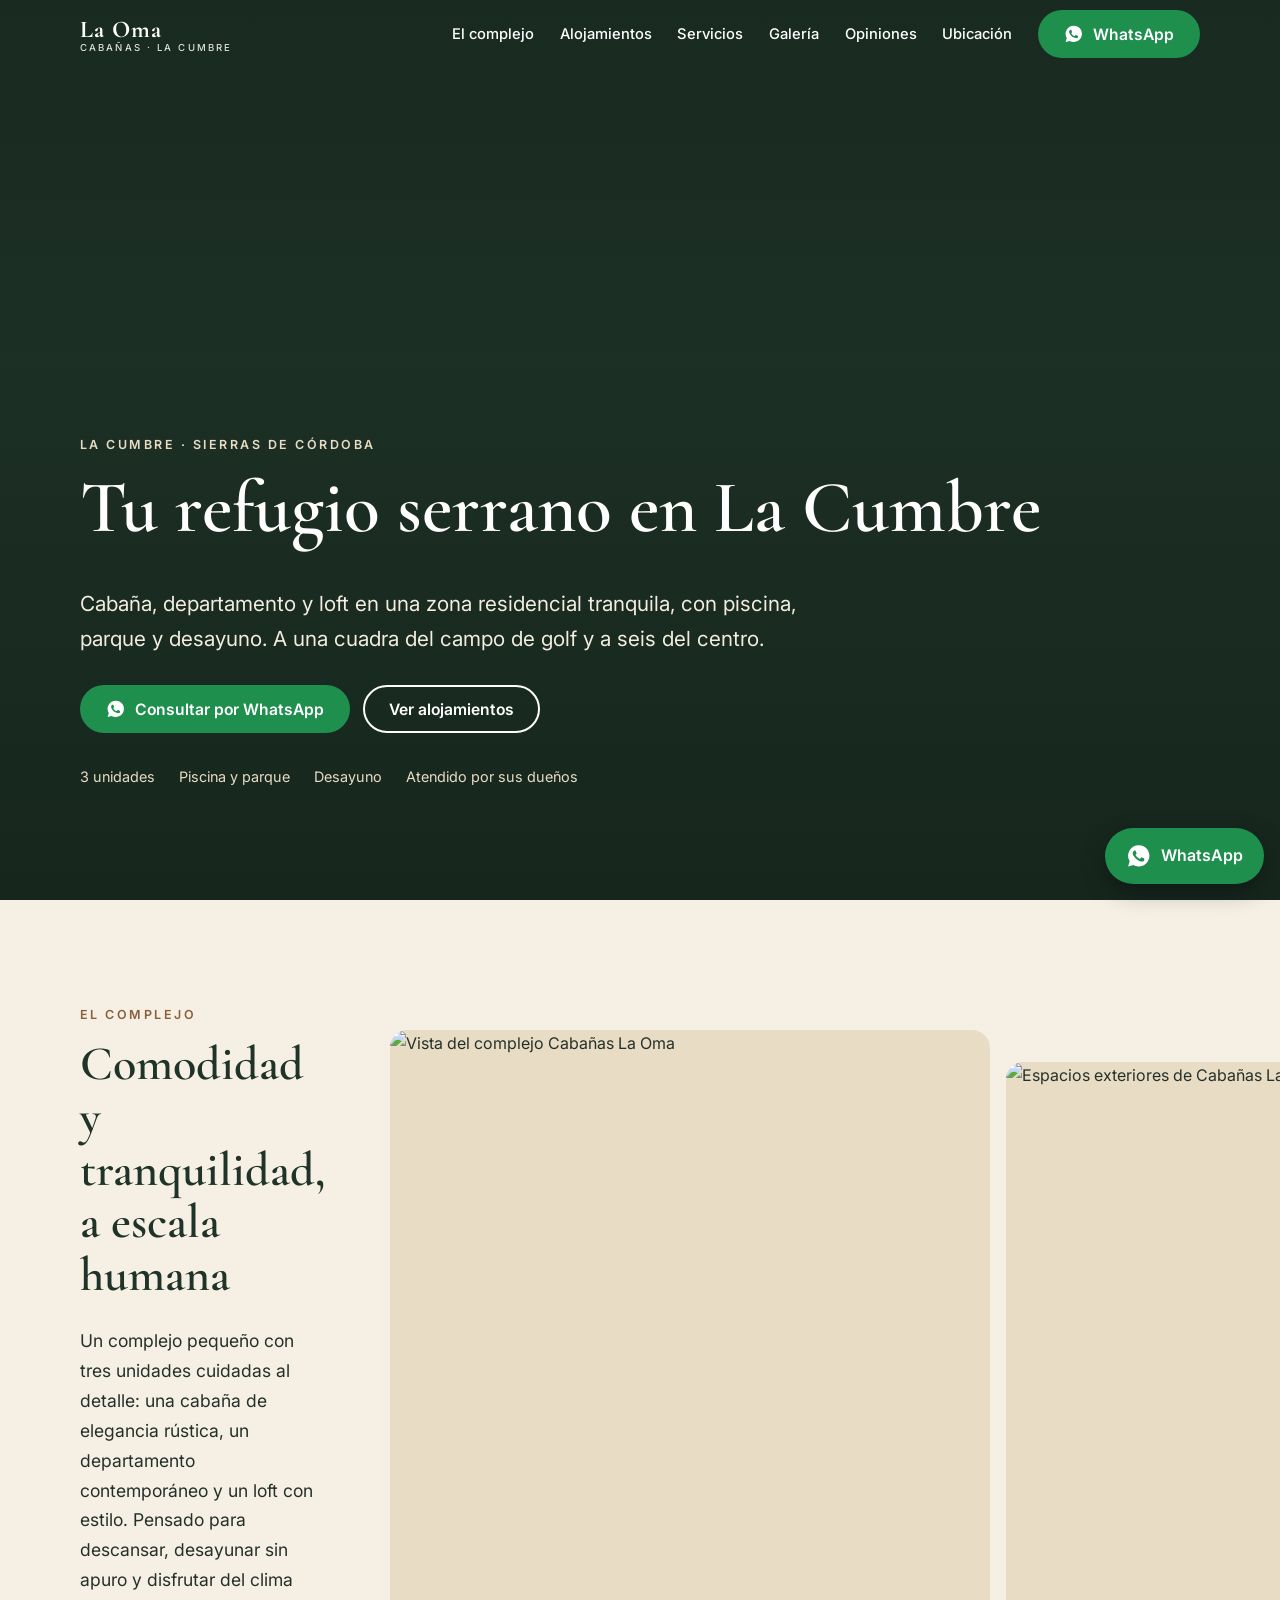
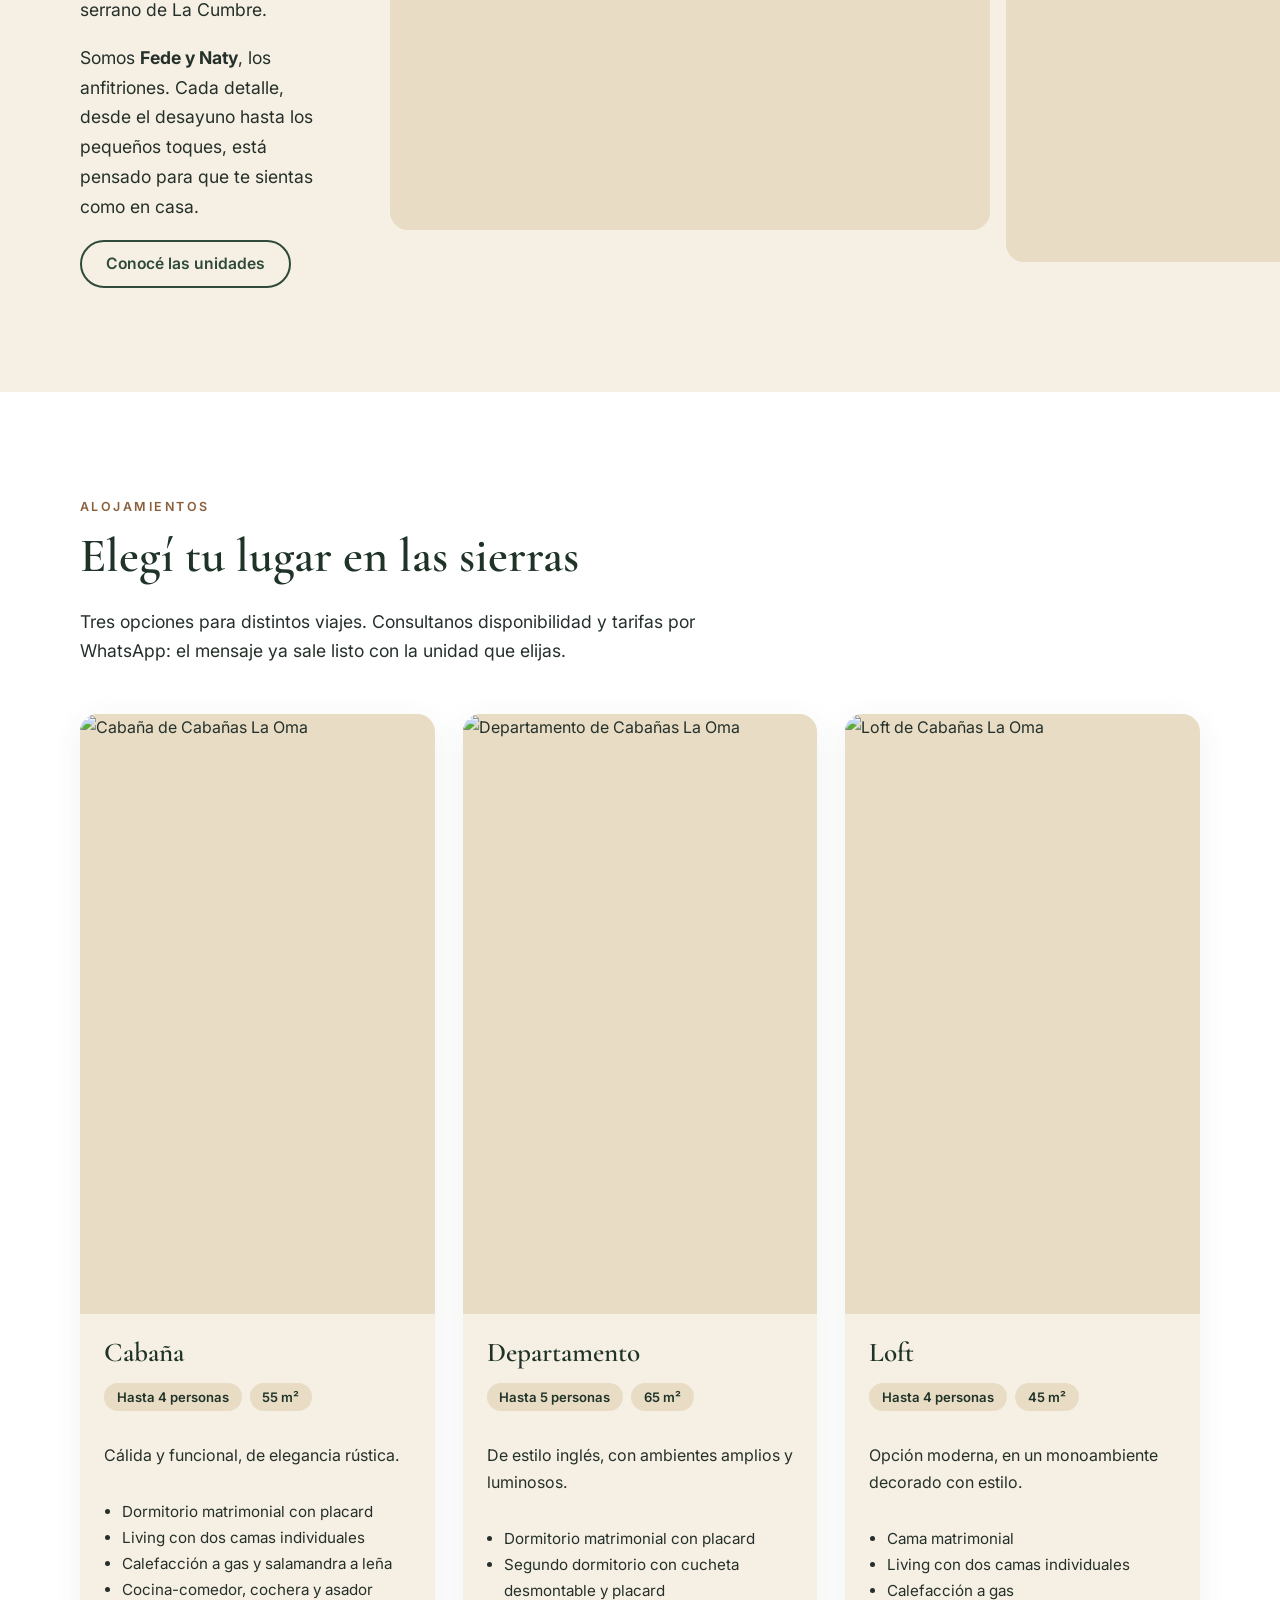
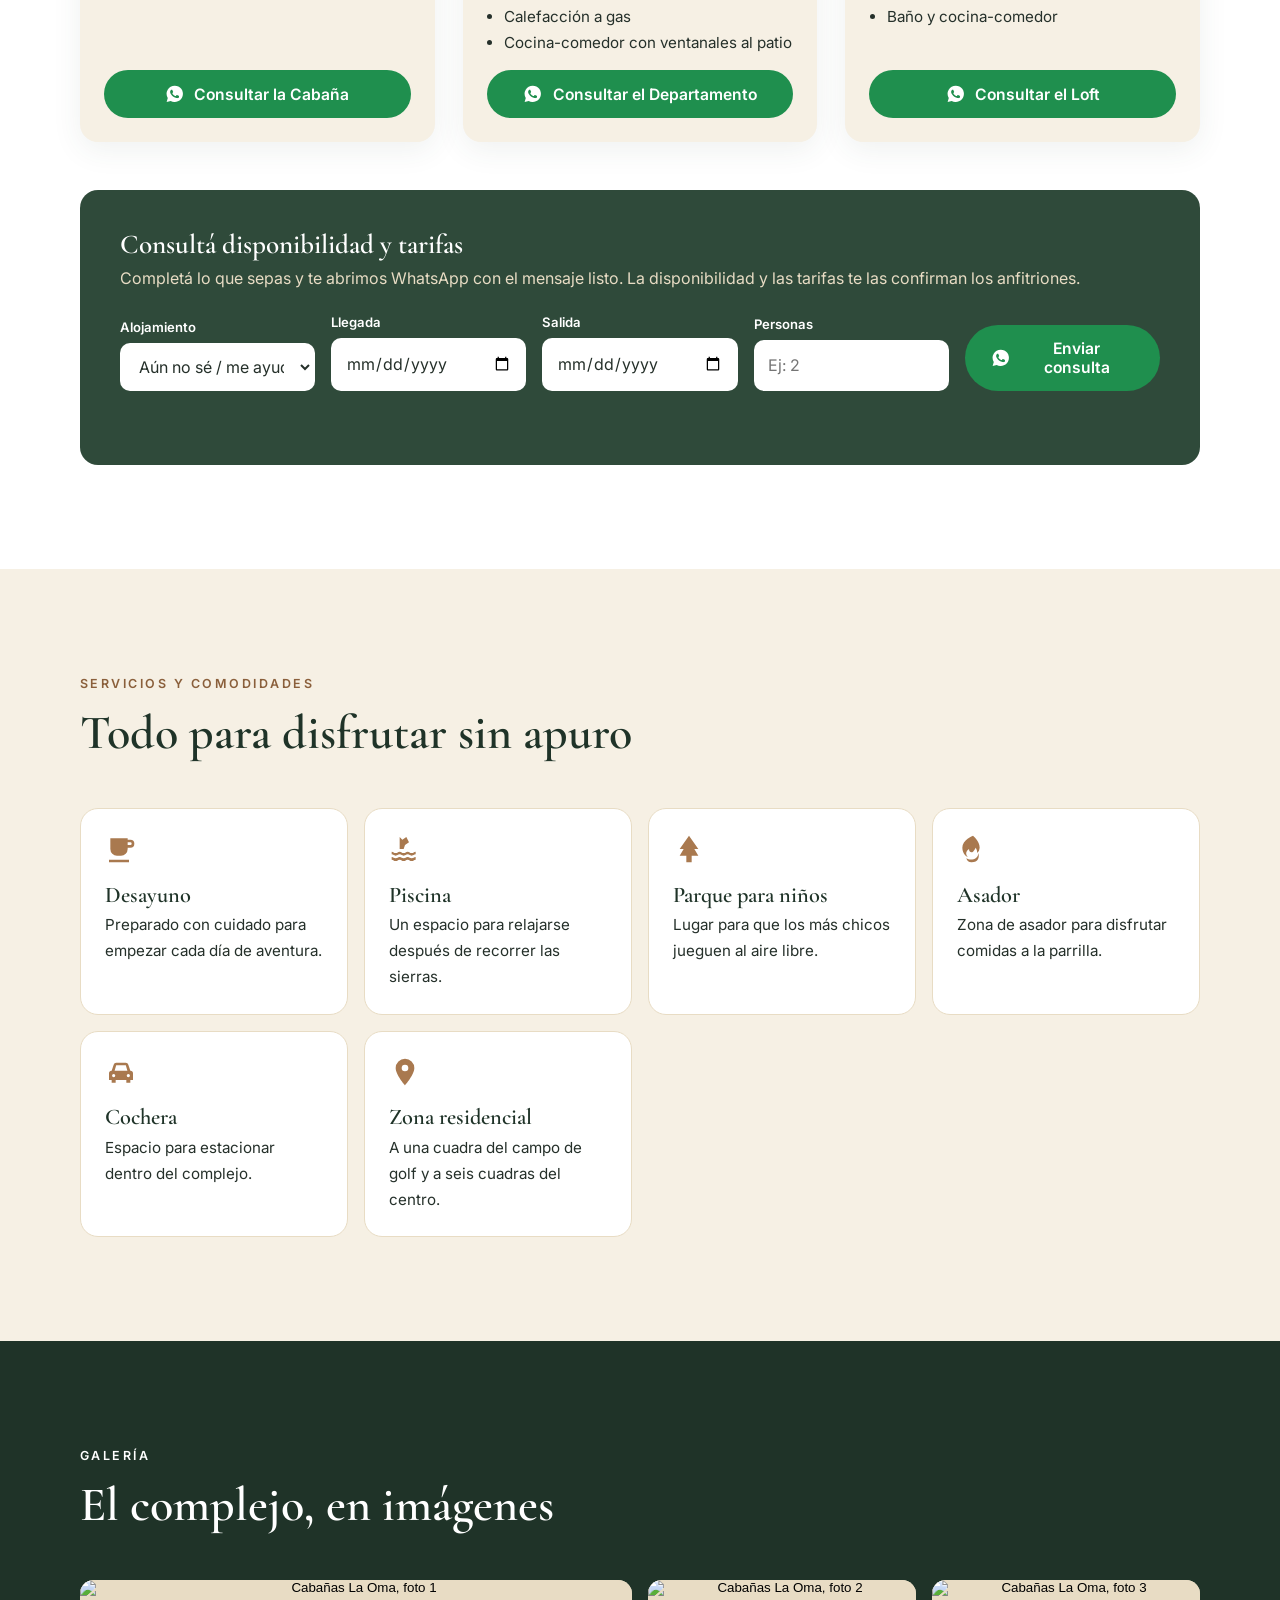
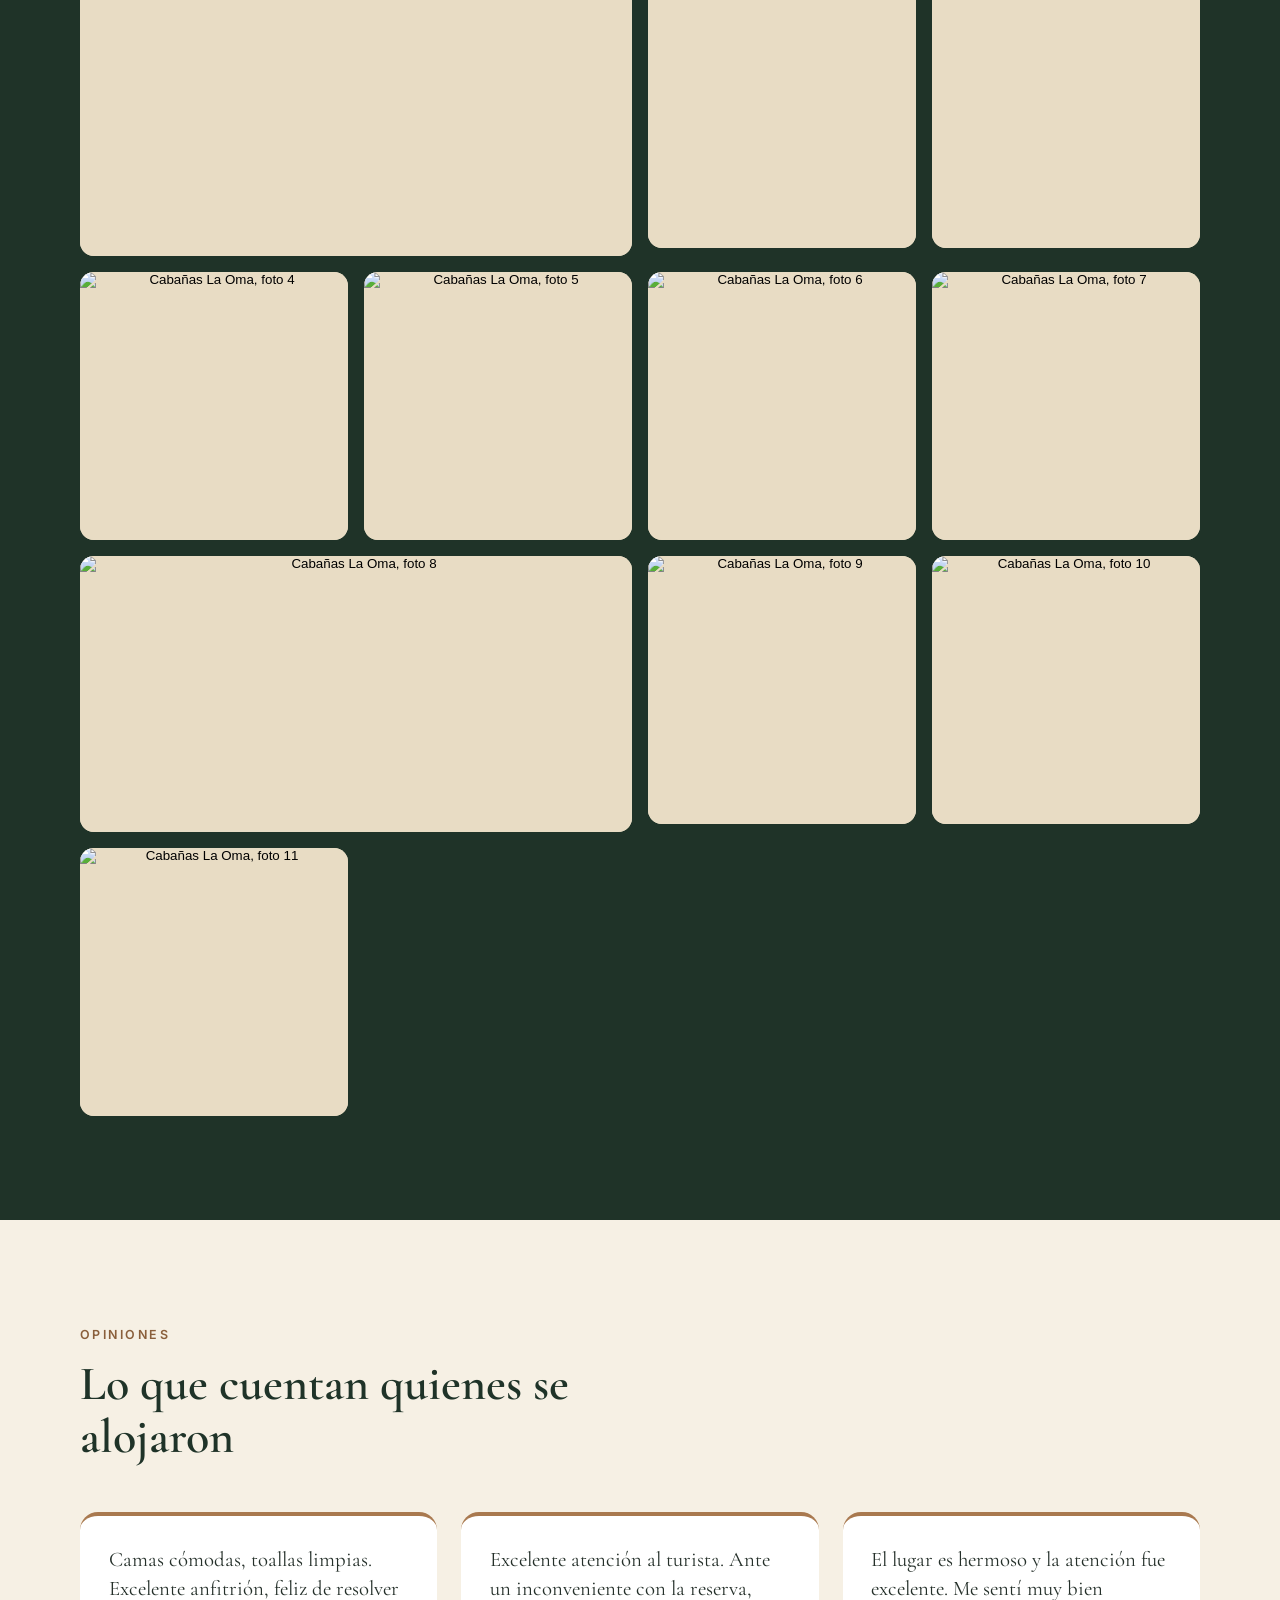
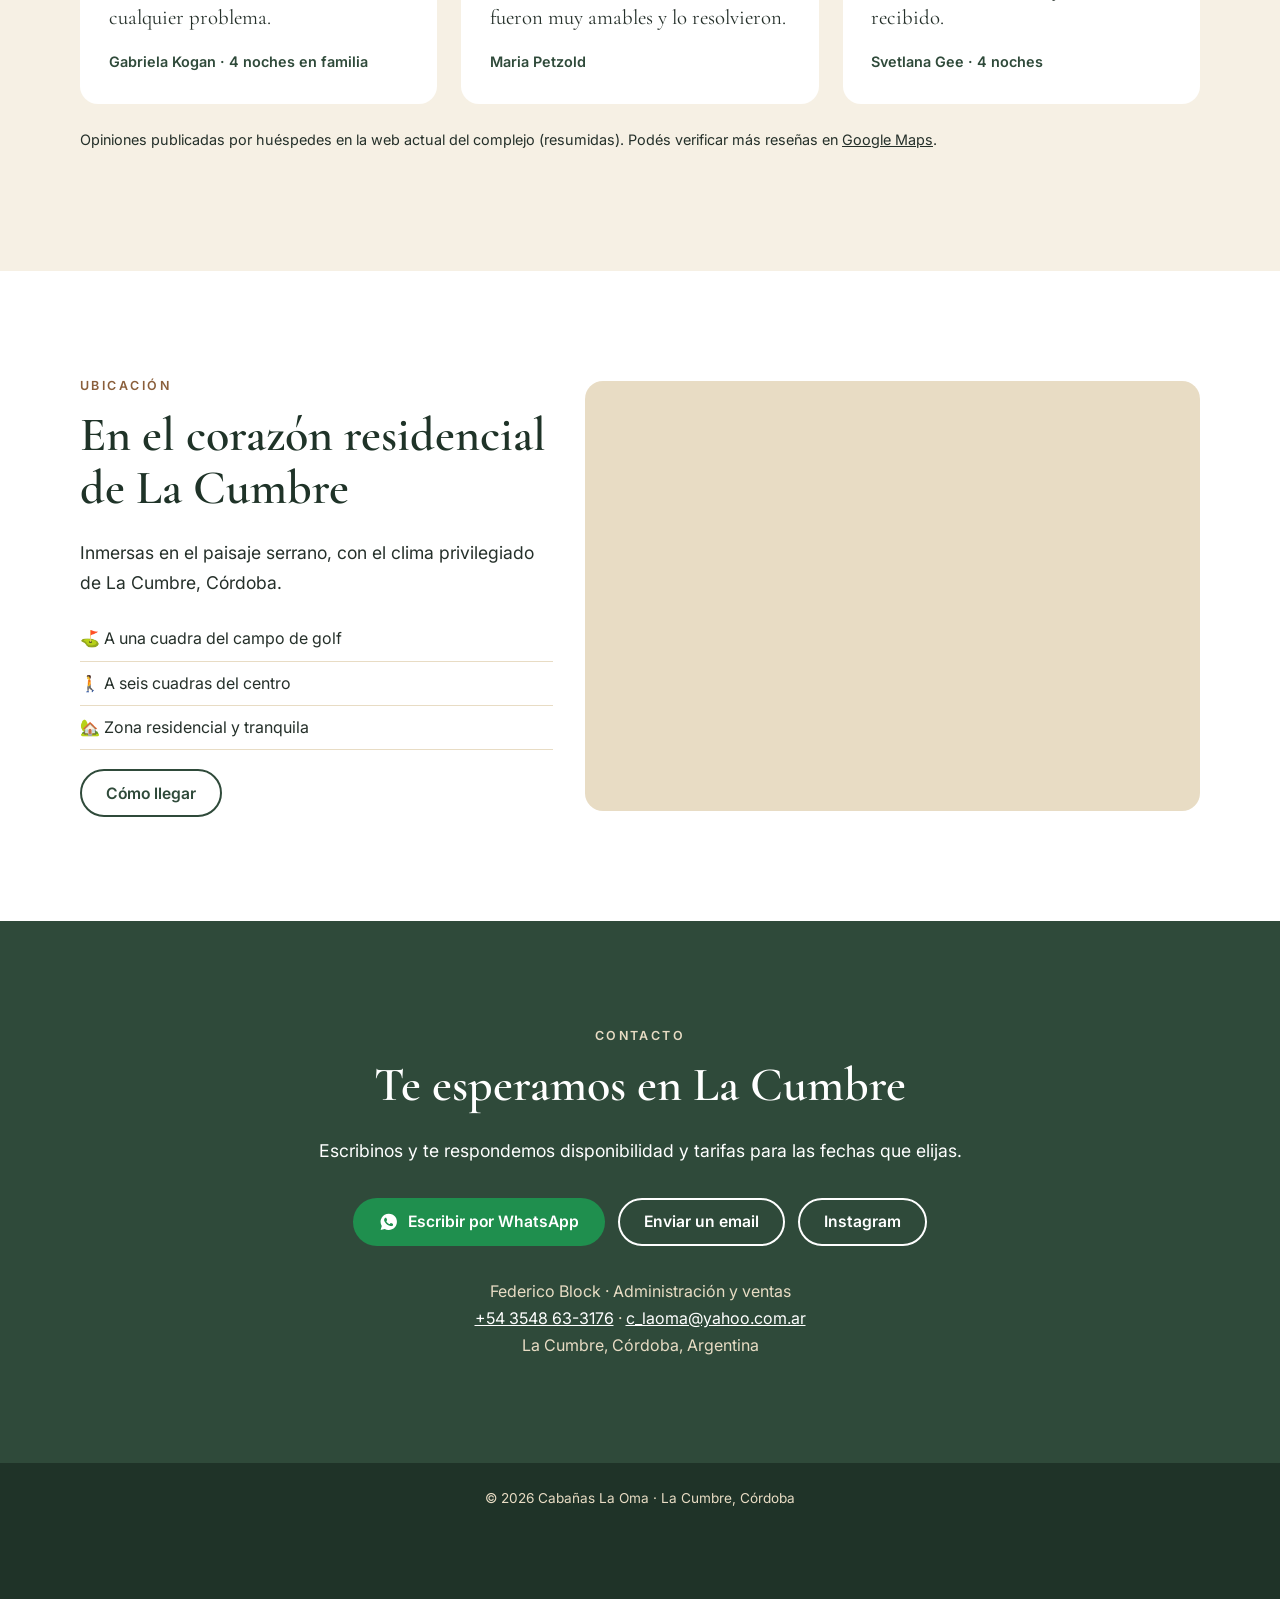
==== index.html @ 718d70f0 "Cambios en el orden y  en el  nombre del index" ====
<!DOCTYPE html>
<html lang="es-AR">
<head>
<meta charset="utf-8">
<meta name="viewport" content="width=device-width, initial-scale=1, viewport-fit=cover">
<title>Cabañas La Oma | Cabañas, departamento y loft en La Cumbre, Córdoba</title>
<meta name="description" content="Cabañas La Oma: cabaña, departamento y loft en zona residencial de La Cumbre, Córdoba. Piscina, parque, asador y desayuno. A una cuadra del campo de golf. Consultá por WhatsApp.">
<link rel="canonical" href="https://www.xn--cabaaslaoma-4db.com/">
<meta name="theme-color" content="#2f4a3a">
<meta property="og:type" content="website">
<meta property="og:title" content="Cabañas La Oma | Alojamiento en La Cumbre, Córdoba">
<meta property="og:description" content="Cabaña, departamento y loft en las sierras de Córdoba. Piscina, parque y desayuno.">
<meta property="og:image" content="https://www.xn--cabaaslaoma-4db.com/images/img_4.jpg">
<meta property="og:locale" content="es_AR">
<meta name="twitter:card" content="summary_large_image">
<link rel="preload" as="image" href="https://www.xn--cabaaslaoma-4db.com/images/img_4.jpg">
<link rel="preconnect" href="https://fonts.googleapis.com">
<link rel="preconnect" href="https://fonts.gstatic.com" crossorigin>
<link rel="stylesheet" href="https://fonts.googleapis.com/css2?family=Cormorant+Garamond:wght@500;600;700&family=Inter:wght@400;500;600&display=swap">
<link rel="stylesheet" href="styles.css">
<script type="application/ld+json">
{"@context":"https://schema.org","@type":"LodgingBusiness","name":"Cabañas La Oma","url":"https://www.xn--cabaaslaoma-4db.com/","image":"https://www.xn--cabaaslaoma-4db.com/images/img_4.jpg","description":"Complejo de cabaña, departamento y loft en la zona residencial de La Cumbre, Córdoba, a una cuadra del campo de golf.","telephone":"+543548633176","email":"c_laoma@yahoo.com.ar","address":{"@type":"PostalAddress","addressLocality":"La Cumbre","addressRegion":"Córdoba","addressCountry":"AR"},"geo":{"@type":"GeoCoordinates","latitude":-30.98619,"longitude":-64.48727},"sameAs":["https://www.instagram.com/laomacabanas/"],"amenityFeature":[{"@type":"LocationFeatureSpecification","name":"Piscina","value":true},{"@type":"LocationFeatureSpecification","name":"Parque para niños","value":true},{"@type":"LocationFeatureSpecification","name":"Asador","value":true},{"@type":"LocationFeatureSpecification","name":"Cochera","value":true},{"@type":"LocationFeatureSpecification","name":"Desayuno","value":true}]}
</script>
</head>

<body>
<a class="skip" href="#main">Saltar al contenido</a>
<svg width="0" height="0" style="position:absolute" aria-hidden="true"><defs>
<symbol id="wa" viewBox="0 0 24 24"><path d="M12 2a10 10 0 0 0-8.6 15.1L2 22l5-1.3A10 10 0 1 0 12 2zm5.2 14.1c-.2.6-1.300 1.200-1.800 1.200-.5.100-1 .2-3.300-.7-2.800-1.100-4.500-3.900-4.700-4.100-.1-.2-1.100-1.500-1.100-2.800s.7-2 1-2.300c.2-.3.500-.3.700-.3h.5c.2 0 .4 0 .6.500l.8 1.900c.1.200.1.300 0 .5l-.3.400-.4.500c-.1.100-.3.300-.1.600.2.300.7 1.200 1.500 1.900 1 .9 1.900 1.200 2.200 1.300.3.100.4.100.6-.1l.8-1c.2-.3.400-.2.600-.1l1.800.9c.3.100.4.200.5.300.1.200.1.800-.1 1.400z"/></symbol>
<symbol id="pool" viewBox="0 0 24 24"><path d="M2 18c1.500 0 1.500 1 3 1s1.500-1 3-1 1.500 1 3 1 1.500-1 3-1 1.500 1 3 1 1.500-1 3-1v2c-1.500 0-1.500 1-3 1s-1.500-1-3-1-1.500 1-3 1-1.500-1-3-1-1.500 1-3 1-1.500-1-3-1zm0-4c1.500 0 1.500 1 3 1s1.500-1 3-1 1.500 1 3 1 1.500-1 3-1 1.500 1 3 1 1.500-1 3-1v2c-1.500 0-1.500 1-3 1s-1.500-1-3-1-1.500 1-3 1-1.500-1-3-1-1.500 1-3 1-1.500-1-3-1zM8 3l2 2 3-2 2 4-3 2-1 3H8V7z"/></symbol>
<symbol id="cup" viewBox="0 0 24 24"><path d="M4 4h13v8a5 5 0 0 1-5 5H9a5 5 0 0 1-5-5zm13 1h2a3 3 0 0 1 0 6h-2V9h2a1 1 0 0 0 0-2h-2zM3 20h15v2H3z"/></symbol>
<symbol id="tree" viewBox="0 0 24 24"><path d="M12 2 5 12h3l-3 5h5v5h4v-5h5l-3-5h3z"/></symbol>
<symbol id="fire" viewBox="0 0 24 24"><path d="M12 2s5 4 5 9a5 5 0 0 1-2 4c.5-2-1-4-1-4s-1 2-2 3-3 .5-3-2c-2 1.500-3 3.500-1 6 0 0-4-2-4-7 0-6 8-9 8-9zm-1 20a4 4 0 0 1-4-3c3 2 9 1 9-4 1 3 0 7-5 7z"/></symbol>
<symbol id="car" viewBox="0 0 24 24"><path d="M5 11l1.500-4.500A2 2 0 0 1 8.400 5h7.200a2 2 0 0 1 1.900 1.500L19 11a2 2 0 0 1 2 2v5h-2v2h-3v-2H8v2H5v-2H3v-5a2 2 0 0 1 2-2zm2.200 0h9.600l-1.200-4H8.400zM6.500 13.500a1.200 1.200 0 1 0 0 2.400 1.200 1.200 0 0 0 0-2.400zm11 0a1.200 1.200 0 1 0 0 2.400 1.200 1.200 0 0 0 0-2.400z"/></symbol>
<symbol id="pin" viewBox="0 0 24 24"><path d="M12 2a7 7 0 0 0-7 7c0 5 7 13 7 13s7-8 7-13a7 7 0 0 0-7-7zm0 9.500A2.500 2.500 0 1 1 12 6.500a2.500 2.500 0 0 1 0 5z"/></symbol>
</defs></svg>

    <header id="top">
        <div class="wrap bar">
            <a class="logo" href="#inicio" aria-label="Cabañas La Oma, inicio">La Oma<small>Cabañas · La Cumbre</small></a>
            <button class="burger" aria-expanded="false" aria-controls="menu" aria-label="Abrir menú"><span></span></button>
            <nav id="menu" aria-label="Principal"><ul>
            <li><a href="#nosotros">El complejo</a></li>
            <li><a href="#alojamientos">Alojamientos</a></li>
            <li><a href="#servicios">Servicios</a></li>
            <li><a href="#galeria">Galería</a></li>
            <li><a href="#opiniones">Opiniones</a></li>
            <li><a href="#ubicacion">Ubicación</a></li>
            <li><a class="btn btn-wa" data-wa="Hola! Quisiera recibir información sobre Cabañas La Oma." href="https://wa.me/543548633176" target="_blank" rel="noopener"><svg><use href="#wa"/></svg>WhatsApp</a></li>
            </ul></nav>
        </div>

</header>
    <main id="main">
        <section class="hero" id="inicio">
            <div class="wrap">
                <span class="eyebrow">La Cumbre · Sierras de Córdoba</span>
                <h1>Tu refugio serrano en La Cumbre</h1>
                <p>Cabaña, departamento y loft en una zona residencial tranquila, con piscina, parque y desayuno. A una cuadra del campo de golf y a seis del centro.</p>
            <div class="cta">
    <a class="btn btn-wa" data-wa="Hola! Quisiera consultar disponibilidad y tarifas en Cabañas La Oma." href="https://wa.me/543548633176" target="_blank" rel="noopener"><svg><use href="#wa"/></svg>Consultar por WhatsApp</a>
    <a class="btn btn-ghost" href="#alojamientos">Ver alojamientos</a>
</div>
<ul class="facts"><li>3 unidades</li><li>Piscina y parque</li><li>Desayuno</li><li>Atendido por sus dueños</li></ul>
</div>
</section>

    <section id="nosotros"><div class="wrap about">
        <div class="rv">
            <span class="eyebrow">El complejo</span>
            <h2>Comodidad y tranquilidad, a escala humana</h2>
            <p class="lead">Un complejo pequeño con tres unidades cuidadas al detalle: una cabaña de elegancia rústica, un departamento contemporáneo y un loft con estilo. Pensado para descansar, desayunar sin apuro y disfrutar del clima serrano de La Cumbre.</p>
            <p class="lead">Somos <strong>Fede y Naty</strong>, los anfitriones. Cada detalle, desde el desayuno hasta los pequeños toques, está pensado para que te sientas como en casa.</p>
            <a class="btn btn-line" href="#alojamientos">Conocé las unidades</a>
        </div>

        <div class="imgs rv">
            <img src="https://www.xn--cabaaslaoma-4db.com/images/img_5.jpg" alt="Vista del complejo Cabañas La Oma" width="600" height="800" loading="lazy">
            <img src="https://www.xn--cabaaslaoma-4db.com/images/img_8.jpg" alt="Espacios exteriores de Cabañas La Oma" width="600" height="800" loading="lazy">
        </div>
</div>
    </section>

    <section class="units" id="alojamientos"><div class="wrap">
        <div class="head rv"><span class="eyebrow">Alojamientos</span>
            <h2>Elegí tu lugar en las sierras</h2>
            <p class="lead">Tres opciones para distintos viajes. Consultanos disponibilidad y tarifas por WhatsApp: el mensaje ya sale listo con la unidad que elijas.</p>
        </div>
                
        <div class="cards">
            <article class="card rv">
                <img src="https://www.xn--cabaaslaoma-4db.com/images/img_26.png" alt="Cabaña de Cabañas La Oma" width="800" height="600" loading="lazy">
                    <div class="body">
                        <h3>Cabaña</h3>
                        <ul class="tags"><li>Hasta 4 personas</li><li>55 m²</li></ul>
                        <p>Cálida y funcional, de elegancia rústica.</p>
                        <ul class="f"><li>Dormitorio matrimonial con placard</li><li>Living con dos camas individuales</li><li>Calefacción a gas y salamandra a leña</li><li>Cocina-comedor, cochera y asador</li></ul>
                        <a class="btn btn-wa" data-wa="Hola! Quisiera consultar disponibilidad y tarifas de la Cabaña (hasta 4 personas)." href="https://wa.me/543548633176" target="_blank" rel="noopener"><svg><use href="#wa"/></svg>Consultar la Cabaña</a>
                    </div>
            </article>

            <article class="card rv">
                <img src="https://www.xn--cabaaslaoma-4db.com/images/img_30.png" alt="Departamento de Cabañas La Oma" width="800" height="600" loading="lazy">
                    <div class="body">
                        <h3>Departamento</h3>
                        <ul class="tags"><li>Hasta 5 personas</li><li>65 m²</li></ul>
                        <p>De estilo inglés, con ambientes amplios y luminosos.</p>
                        <ul class="f"><li>Dormitorio matrimonial con placard</li><li>Segundo dormitorio con cucheta desmontable y placard</li><li>Calefacción a gas</li><li>Cocina-comedor con ventanales al patio</li></ul>
                        <a class="btn btn-wa" data-wa="Hola! Quisiera consultar disponibilidad y tarifas del Departamento (hasta 5 personas)." href="https://wa.me/543548633176" target="_blank" rel="noopener"><svg><use href="#wa"/></svg>Consultar el Departamento</a>
                    </div>
                </article>
                <article class="card rv">

<img src="https://www.xn--cabaaslaoma-4db.com/images/img_34.png" alt="Loft de Cabañas La Oma" width="800" height="600" loading="lazy">
<div class="body">
<h3>Loft</h3>
<ul class="tags"><li>Hasta 4 personas</li><li>45 m²</li></ul>
<p>Opción moderna, en un monoambiente decorado con estilo.</p>
<ul class="f"><li>Cama matrimonial</li><li>Living con dos camas individuales</li><li>Calefacción a gas</li><li>Baño y cocina-comedor</li></ul>
<a class="btn btn-wa" data-wa="Hola! Quisiera consultar disponibilidad y tarifas del Loft (hasta 4 personas)." href="https://wa.me/543548633176" target="_blank" rel="noopener"><svg><use href="#wa"/></svg>Consultar el Loft</a>
</div></article>
</div>


        <form class="quick rv" id="q" novalidate>
            <h3>Consultá disponibilidad y tarifas</h3>
            <p>Completá lo que sepas y te abrimos WhatsApp con el mensaje listo. La disponibilidad y las tarifas te las confirman los anfitriones.</p>
                <div class="fields">
                    <div><label for="u">Alojamiento</label><select id="u"><option value="">Aún no sé / me ayudan a elegir</option><option>Cabaña</option><option>Departamento</option><option>Loft</option></select></div>
                    <div><label for="in">Llegada</label><input type="date" id="in"></div>
                    <div><label for="out">Salida</label><input type="date" id="out"></div>
                    <div><label for="n">Personas</label><input type="number" id="n" min="1" max="5" inputmode="numeric" placeholder="Ej: 2"></div>
                    <div><button class="btn btn-wa" type="submit" style="width:100%"><svg><use href="#wa"/></svg>Enviar consulta</button></div>
                </div>
            <p id="note" role="status" aria-live="polite"></p>
        </form>
</div>
</section>

<section id="servicios"><div class="wrap">
<div class="head rv"><span class="eyebrow">Servicios y comodidades</span><h2>Todo para disfrutar sin apuro</h2></div>
<div class="svc">
<div class="rv"><svg><use href="#cup"/></svg><h3>Desayuno</h3><p>Preparado con cuidado para empezar cada día de aventura.</p></div>
<div class="rv"><svg><use href="#pool"/></svg><h3>Piscina</h3><p>Un espacio para relajarse después de recorrer las sierras.</p></div>
<div class="rv"><svg><use href="#tree"/></svg><h3>Parque para niños</h3><p>Lugar para que los más chicos jueguen al aire libre.</p></div>
<div class="rv"><svg><use href="#fire"/></svg><h3>Asador</h3><p>Zona de asador para disfrutar comidas a la parrilla.</p></div>
<div class="rv"><svg><use href="#car"/></svg><h3>Cochera</h3><p>Espacio para estacionar dentro del complejo.</p></div>
<div class="rv"><svg><use href="#pin"/></svg><h3>Zona residencial</h3><p>A una cuadra del campo de golf y a seis cuadras del centro.</p></div>
</div></div></section>

<section class="gal" id="galeria"><div class="wrap">
<div class="head rv"><span class="eyebrow">Galería</span><h2>El complejo, en imágenes</h2></div>
<div class="grid" id="grid"></div>
</div></section>

<dialog id="lb" aria-label="Galería de fotos"><div class="lb">
<button class="x" aria-label="Cerrar">×</button><button class="p" aria-label="Foto anterior">‹</button>
<img alt=""><button class="n" aria-label="Foto siguiente">›</button><span class="c" aria-live="polite"></span>
</div></dialog>

<section id="opiniones"><div class="wrap">
<div class="head rv"><span class="eyebrow">Opiniones</span><h2>Lo que cuentan quienes se alojaron</h2></div>
<div class="revs">
<blockquote class="rv"><p>Camas cómodas, toallas limpias. Excelente anfitrión, feliz de resolver cualquier problema.</p><cite>Gabriela Kogan · 4 noches en familia</cite></blockquote>
<blockquote class="rv"><p>Excelente atención al turista. Ante un inconveniente con la reserva, fueron muy amables y lo resolvieron.</p><cite>Maria Petzold</cite></blockquote>
<blockquote class="rv"><p>El lugar es hermoso y la atención fue excelente. Me sentí muy bien recibido.</p><cite>Svetlana Gee · 4 noches</cite></blockquote>
</div>
<p class="src">Opiniones publicadas por huéspedes en la web actual del complejo (resumidas). Podés verificar más reseñas en <a href="https://www.google.com/maps/search/?api=1&amp;query=Caba%C3%B1as+La+Oma+La+Cumbre" target="_blank" rel="noopener">Google Maps</a>.</p>
</div></section>

<section id="ubicacion" style="background:var(--white)"><div class="wrap loc">
<div class="rv"><span class="eyebrow">Ubicación</span><h2>En el corazón residencial de La Cumbre</h2>
<p class="lead">Inmersas en el paisaje serrano, con el clima privilegiado de La Cumbre, Córdoba.</p>
<ul class="dist"><li>⛳ A una cuadra del campo de golf</li><li>🚶 A seis cuadras del centro</li><li>🏡 Zona residencial y tranquila</li></ul>
<a class="btn btn-line" href="https://www.google.com/maps/search/?api=1&amp;query=-30.98619,-64.48727" target="_blank" rel="noopener">Cómo llegar</a></div>
<iframe class="map rv" title="Mapa: Cabañas La Oma, La Cumbre, Córdoba" loading="lazy" referrerpolicy="no-referrer-when-downgrade" src="https://www.google.com/maps?q=-30.98619,-64.48727&amp;z=15&amp;output=embed"></iframe>
</div></section>

<section class="contact" id="contacto"><div class="wrap">
<span class="eyebrow" style="color:var(--sand)">Contacto</span>
<h2>Te esperamos en La Cumbre</h2>
<p class="lead">Escribinos y te respondemos disponibilidad y tarifas para las fechas que elijas.</p>
<div class="cta">
<a class="btn btn-wa" data-wa="Hola! Quisiera consultar disponibilidad y tarifas en Cabañas La Oma." href="https://wa.me/543548633176" target="_blank" rel="noopener"><svg><use href="#wa"/></svg>Escribir por WhatsApp</a>
<a class="btn btn-ghost" href="mailto:c_laoma@yahoo.com.ar">Enviar un email</a>
<a class="btn btn-ghost" href="https://www.instagram.com/laomacabanas/" target="_blank" rel="noopener">Instagram</a>
</div>
<address>Federico Block · Administración y ventas<br><a href="tel:+543548633176">+54 3548 63-3176</a> · <a href="mailto:c_laoma@yahoo.com.ar">c_laoma@yahoo.com.ar</a><br>La Cumbre, Córdoba, Argentina</address>
</div></section>
</main>

<footer><div class="wrap">© <span id="y">2026</span> Cabañas La Oma · La Cumbre, Córdoba</div></footer>
<a class="float" data-wa="Hola! Quisiera consultar disponibilidad y tarifas en Cabañas La Oma." href="https://wa.me/543548633176" target="_blank" rel="noopener" aria-label="Escribir por WhatsApp"><svg><use href="#wa"/></svg><span>WhatsApp</span></a>

<script>
(function(){
var PH="543548633176",B="https://www.xn--cabaaslaoma-4db.com/images/";
function wa(t){return"https://wa.me/"+PH+"?text="+encodeURIComponent(t)}
document.querySelectorAll("[data-wa]").forEach(function(a){a.href=wa(a.dataset.wa)});
document.getElementById("y").textContent=new Date().getFullYear();
var h=document.getElementById("top");
function s(){h.classList.toggle("solid",scrollY>40)}s();addEventListener("scroll",s,{passive:true});
var bg=document.querySelector(".burger"),nav=document.getElementById("menu");
function tog(o){nav.classList.toggle("open",o);bg.setAttribute("aria-expanded",o);bg.setAttribute("aria-label",o?"Cerrar menú":"Abrir menú")}
bg.onclick=function(){tog(!nav.classList.contains("open"))};
nav.addEventListener("click",function(e){if(e.target.closest("a"))tog(false)});
addEventListener("keydown",function(e){if(e.key==="Escape")tog(false)});
/* reveal */
var els=document.querySelectorAll(".rv");
if("IntersectionObserver"in window){var io=new IntersectionObserver(function(l){l.forEach(function(x){if(x.isIntersecting){x.target.classList.add("in");io.unobserve(x.target)}})},{threshold:.12});els.forEach(function(e){io.observe(e)})}else els.forEach(function(e){e.classList.add("in")});
/* form */
var cap={"Cabaña":4,"Departamento":5,"Loft":4},f=document.getElementById("q"),note=document.getElementById("note");
var inp=document.getElementById("in"),out=document.getElementById("out"),today=new Date().toISOString().slice(0,10);
inp.min=out.min=today;
inp.onchange=function(){out.min=inp.value||today};
function fd(v){var p=v.split("-");return p[2]+"/"+p[1]+"/"+p[0]}
f.addEventListener("submit",function(e){
e.preventDefault();note.textContent="";
var u=f.u.value,a=inp.value,b=out.value,n=parseInt(f.n.value,10);
if(a&&b&&b<=a){note.textContent="La fecha de salida debe ser posterior a la de llegada.";out.focus();return}
if(n>5){note.textContent="Nuestras unidades alojan hasta 5 personas. Escribinos y vemos opciones.";return}
if(u&&n>cap[u]){note.textContent="Ese alojamiento admite hasta "+cap[u]+" personas. Probá con otra unidad.";return}
var m="Hola! Quisiera consultar disponibilidad y tarifas"+(u?" de "+(u==="Departamento"?"el Departamento":u==="Loft"?"el Loft":"la Cabaña"):" en Cabañas La Oma");
if(a)m+=", llegando el "+fd(a);if(b)m+=" y saliendo el "+fd(b);if(n)m+=", para "+n+(n===1?" persona":" personas");
window.open(wa(m+"."),"_blank","noopener")});
/* gallery */
var ph=["img_5.jpg","img_7.png","img_8.jpg","img_27.png","img_29.png","img_41.png","img_42.png","img_6.jpg","img_43.png","img_44.png","img_45.png"];
var g=document.getElementById("grid"),lb=document.getElementById("lb"),li=lb.querySelector("img"),lc=lb.querySelector(".c"),cur=0;
ph.forEach(function(p,i){var b=document.createElement("button");b.type="button";b.setAttribute("aria-label","Ampliar foto "+(i+1)+" de "+ph.length);
var im=new Image();im.src=B+p;im.alt="Cabañas La Oma, foto "+(i+1);im.loading="lazy";im.decoding="async";b.appendChild(im);b.onclick=function(){show(i);if(lb.showModal)lb.showModal();else lb.setAttribute("open","")};g.appendChild(b)});
function show(i){cur=(i+ph.length)%ph.length;li.src=B+ph[cur];li.alt="Cabañas La Oma, foto "+(cur+1)+" de "+ph.length;lc.textContent=(cur+1)+" / "+ph.length}
lb.querySelector(".x").onclick=function(){lb.close()};
lb.querySelector(".p").onclick=function(){show(cur-1)};
lb.querySelector(".n").onclick=function(){show(cur+1)};
lb.addEventListener("click",function(e){if(e.target===lb||e.target.classList.contains("lb"))lb.close()});
lb.addEventListener("keydown",function(e){if(e.key==="ArrowLeft")show(cur-1);if(e.key==="ArrowRight")show(cur+1)});
var tx=0;lb.addEventListener("touchstart",function(e){tx=e.touches[0].clientX},{passive:true});
lb.addEventListener("touchend",function(e){var d=e.changedTouches[0].clientX-tx;if(Math.abs(d)>50)show(cur+(d<0?1:-1))});
})();
</script>
</body>
</html>
---- styles.css ----
:root
{--forest:#2f4a3a; 
 --forest-d:#1f3328;
 --cream:#f6f0e4;
 --sand:#e8dcc4;
 --earth:#a9794f;
 --earth-d:#8a5f3b;
 --ink:#25302a;
 --white:#fff;
 --wa:#1f8f4e;
 --r:18px;--serif:"Cormorant Garamond",Georgia,serif;--sans:Inter,system-ui,-apple-system,"Segoe UI",Roboto,sans-serif
}
*,*::before,*::after
{
    box-sizing:border-box
}
html
{
    scroll-behavior:smooth;
    scroll-padding-top:76px
}

body
{
    margin:0;font:400 1rem/1.7 var(--sans);
    color:var(--ink);
    background:var(--cream);
    padding-bottom:env(safe-area-inset-bottom,0)
}
img
{
    display:block;
    max-width:100%;
    background:var(--sand)
}
a
{
    color:inherit
}
h1,
h2,
h3 {
	margin: 0 0 0.5em;
	color: var(--forest-d);
	font-family: var(--serif);
	font-weight: 600;
	line-height: 1.1;
}

h1 {
	color: #fff;
	font-size: clamp(2.4rem, 8vw, 4.6rem);
}

h2 {
	font-size: clamp(2rem, 5.5vw, 3rem);
}

h3 {
	font-size: 1.7rem;
}

.wrap {
	width: min(1120px, 100% - 2.5rem);
	margin-inline: auto;
}

section {
	padding: clamp(3.5rem, 9vw, 6.5rem) 0;
}

.eyebrow {
	display: block;
	margin-bottom: 0.8rem;
	color: var(--earth-d);
	font-size: 0.78rem;
	font-weight: 600;
	letter-spacing: 0.2em;
	text-transform: uppercase;
}
.lead{font-size:1.1rem;max-width:62ch}
.skip{position:absolute;left:-999px;top:0;background:#fff;padding:.7rem 1rem;z-index:100}
.skip:focus{left:.5rem;top:.5rem}
:focus-visible{outline:3px solid var(--earth);outline-offset:3px}
.btn{display:inline-flex;align-items:center;justify-content:center;gap:.6rem;min-height:48px;padding:.75rem 1.5rem;border-radius:99px;border:2px solid transparent;font:600 .98rem var(--sans);text-decoration:none;cursor:pointer;transition:transform .2s,background .2s,color .2s}
.btn:hover{transform:translateY(-2px)}
.btn-wa{background:var(--wa);color:#fff}.btn-wa:hover{background:#17773f}
.btn-ghost{border-color:#fff;color:#fff}.btn-ghost:hover{background:#fff;color:var(--forest-d)}
.btn-line{border-color:var(--forest);color:var(--forest)}.btn-line:hover{background:var(--forest);color:#fff}
svg{width:1.25em;height:1.25em;fill:currentColor;flex:none}
/* header */
header{position:fixed;inset:0 0 auto;z-index:50;padding-top:env(safe-area-inset-top,0);transition:background .3s,box-shadow .3s}
header.solid{background:rgba(31,51,40,.97);box-shadow:0 2px 18px rgba(0,0,0,.18)}
.bar{display:flex;align-items:center;justify-content:space-between;height:68px}
.logo{font:700 1.5rem var(--serif);color:#fff;text-decoration:none;letter-spacing:.04em}
.logo small{display:block;font:500 .6rem var(--sans);letter-spacing:.22em;text-transform:uppercase;opacity:.85;margin-top:-.15rem}
nav ul{display:flex;gap:1.6rem;list-style:none;margin:0;padding:0;align-items:center}
nav a{color:#fff;text-decoration:none;font-size:.92rem;font-weight:500}
nav a:hover{color:var(--sand)}
.burger{display:none;background:none;border:0;color:#fff;width:48px;height:48px;cursor:pointer}
.burger span,.burger span::before,.burger span::after{display:block;width:24px;height:2px;background:#fff;position:relative;margin:auto;transition:.25s}
.burger span::before,.burger span::after{content:"";position:absolute;left:0}
.burger span::before{top:-7px}.burger span::after{top:7px}
.burger[aria-expanded=true] span{background:transparent}
.burger[aria-expanded=true] span::before{top:0;transform:rotate(45deg)}
.burger[aria-expanded=true] span::after{top:0;transform:rotate(-45deg)}
@media(max-width:860px){
.burger{display:block}
nav{position:absolute;inset:68px 0 auto;background:var(--forest-d);max-height:0;overflow:hidden;transition:max-height .35s}
nav.open{max-height:80vh}
nav ul{flex-direction:column;align-items:stretch;gap:0;padding:.5rem 1.25rem 1.25rem}
nav li a{display:block;padding:.9rem 0;border-bottom:1px solid rgba(255,255,255,.12)}
}
/* hero */
.hero{position:relative;min-height:100svh;display:flex;align-items:flex-end;padding:0 0 clamp(3rem,9vw,6rem);color:#fff;background:var(--forest-d) url(https://www.xn--cabaaslaoma-4db.com/images/img_4.jpg) center/cover}
.hero::before{content:"";position:absolute;inset:0;background:linear-gradient(180deg,rgba(20,35,27,.55) 0%,rgba(20,35,27,.2) 40%,rgba(20,35,27,.82) 100%)}
.hero .wrap{position:relative}
.hero p{font-size:clamp(1.05rem,2.4vw,1.3rem);max-width:56ch;margin:0 0 1.8rem;color:#f3ece0}
.hero .eyebrow{color:var(--sand)}
.cta{display:flex;flex-wrap:wrap;gap:.8rem}
.facts{display:flex;flex-wrap:wrap;gap:.5rem 1.5rem;margin-top:2rem;font-size:.9rem;color:var(--sand);list-style:none;padding:0}
/* about */
.about{display:grid;gap:2.5rem;align-items:center}
@media(min-width:860px){.about{grid-template-columns:1.1fr 1fr;gap:4rem}}
.about .imgs{display:grid;grid-template-columns:1fr 1fr;gap:1rem}
.about img{width:100%;aspect-ratio:3/4;object-fit:cover;border-radius:var(--r)}
.about img:nth-child(2){margin-top:2rem}
/* units */
.units{background:var(--white)}
.head{max-width:64ch;margin-bottom:3rem}
.cards{display:grid;gap:1.75rem}
@media(min-width:900px){.cards{grid-template-columns:repeat(3,1fr)}}
.card{background:var(--cream);border-radius:var(--r);overflow:hidden;display:flex;flex-direction:column;box-shadow:0 8px 30px rgba(47,74,58,.08);transition:transform .3s}
.card:hover{transform:translateY(-4px)}
.card img{width:100%;aspect-ratio:4/3;object-fit:cover}
.card .body{padding:1.5rem;display:flex;flex-direction:column;gap:.9rem;flex:1}
.card h3{margin:0}
.tags{display:flex;gap:.5rem;flex-wrap:wrap;list-style:none;padding:0;margin:0}
.tags li{background:var(--sand);color:var(--forest-d);border-radius:99px;padding:.2rem .8rem;font-size:.82rem;font-weight:600}
.card ul.f{margin:0;padding-left:1.1rem;font-size:.95rem}
.card .btn{margin-top:auto}
/* quick form */
.quick{margin-top:3rem;background:var(--forest);color:#fff;border-radius:var(--r);padding:clamp(1.5rem,4vw,2.5rem)}
.quick h3{color:#fff;margin-bottom:.3rem}
.quick p{margin:0 0 1.2rem;color:var(--sand)}
.fields{display:grid;gap:1rem;grid-template-columns:repeat(auto-fit,minmax(170px,1fr));align-items:end}
label{display:block;font-size:.82rem;font-weight:600;margin-bottom:.3rem}
input,select{width:100%;min-height:48px;border-radius:10px;border:2px solid transparent;padding:.6rem .8rem;font:inherit;color:var(--ink);background:#fff}
#note{min-height:1.5em;margin:.8rem 0 0;font-size:.9rem;color:#ffd9a8}
/* services */
.svc{display:grid;gap:1rem;grid-template-columns:repeat(auto-fit,minmax(230px,1fr))}
.svc div{background:var(--white);border-radius:var(--r);padding:1.5rem;border:1px solid var(--sand)}
.svc svg{width:2rem;height:2rem;color:var(--earth)}
.svc h3{font-size:1.4rem;margin:.6rem 0 .3rem}
.svc p{margin:0;font-size:.95rem}
/* gallery */
.gal{background:var(--forest-d)}
.gal h2,.gal .eyebrow{color:#fff}
.grid{display:grid;grid-template-columns:repeat(2,1fr);gap:.7rem}
@media(min-width:760px){.grid{grid-template-columns:repeat(4,1fr);gap:1rem}}
.grid button{padding:0;border:0;border-radius:14px;overflow:hidden;cursor:zoom-in;background:var(--sand);aspect-ratio:1}
.grid img{width:100%;height:100%;object-fit:cover;transition:transform .5s}
.grid button:hover img{transform:scale(1.07)}
.grid button:nth-child(1),.grid button:nth-child(8){grid-column:span 2;aspect-ratio:2/1}
dialog{border:0;padding:0;background:transparent;max-width:100vw;max-height:100vh;width:100%;height:100%}
dialog::backdrop{background:rgba(10,18,13,.92)}
.lb{display:flex;align-items:center;justify-content:center;height:100%;position:relative}
.lb img{max-height:86vh;max-width:92vw;object-fit:contain;border-radius:10px;background:transparent}
.lb button{position:absolute;background:rgba(255,255,255,.14);border:0;color:#fff;width:52px;height:52px;border-radius:50%;font-size:1.6rem;cursor:pointer}
.lb button:hover{background:rgba(255,255,255,.3)}
.lb .x{top:max(1rem,env(safe-area-inset-top));right:1rem}.lb .p{left:.6rem}.lb .n{right:.6rem}
.lb .c{position:absolute;bottom:1rem;color:#fff;font-size:.9rem}
/* reviews */
.revs{display:grid;gap:1.5rem}
@media(min-width:860px){.revs{grid-template-columns:repeat(3,1fr)}}
blockquote{margin:0;background:var(--white);border-radius:var(--r);padding:1.8rem;border-top:4px solid var(--earth)}
blockquote p{margin:0 0 1rem;font-family:var(--serif);font-size:1.3rem;line-height:1.4}
cite{font:600 .9rem var(--sans);font-style:normal;color:var(--forest)}
.src{font-size:.9rem;margin-top:1.5rem}
/* location & contact */
.loc{display:grid;gap:2rem}
@media(min-width:860px){.loc{grid-template-columns:1fr 1.3fr;align-items:center}}
.map{border:0;width:100%;height:clamp(300px,50vw,430px);border-radius:var(--r);background:var(--sand)}
.dist{list-style:none;padding:0;margin:1.2rem 0}
.dist li{padding:.5rem 0;border-bottom:1px solid var(--sand)}
.contact{background:var(--forest);color:#fff;text-align:center}
.contact h2{color:#fff}
.contact .lead{margin:0 auto 2rem}
.contact .cta{justify-content:center}
.contact address{font-style:normal;margin-top:2rem;color:var(--sand)}
.contact a{color:#fff}
footer{background:var(--forest-d);color:var(--sand);font-size:.85rem;padding:1.5rem 0 5.5rem;text-align:center}
.float{position:fixed;right:1rem;bottom:calc(1rem + env(safe-area-inset-bottom,0));z-index:40;background:var(--wa);color:#fff;border-radius:99px;min-height:56px;padding:0 1.3rem;display:flex;align-items:center;gap:.6rem;font-weight:600;text-decoration:none;box-shadow:0 8px 24px rgba(0,0,0,.3)}
.float svg{width:1.6rem;height:1.6rem}
@media(max-width:480px){.float span{display:none}.float{width:58px;padding:0;justify-content:center}}
/* motion */
.rv{opacity:0;transform:translateY(24px);transition:opacity .8s,transform .8s}
.rv.in{opacity:1;transform:none}
@media(prefers-reduced-motion:reduce){*{animation:none!important;transition:none!important;scroll-behavior:auto!important}.rv{opacity:1;transform:none}}
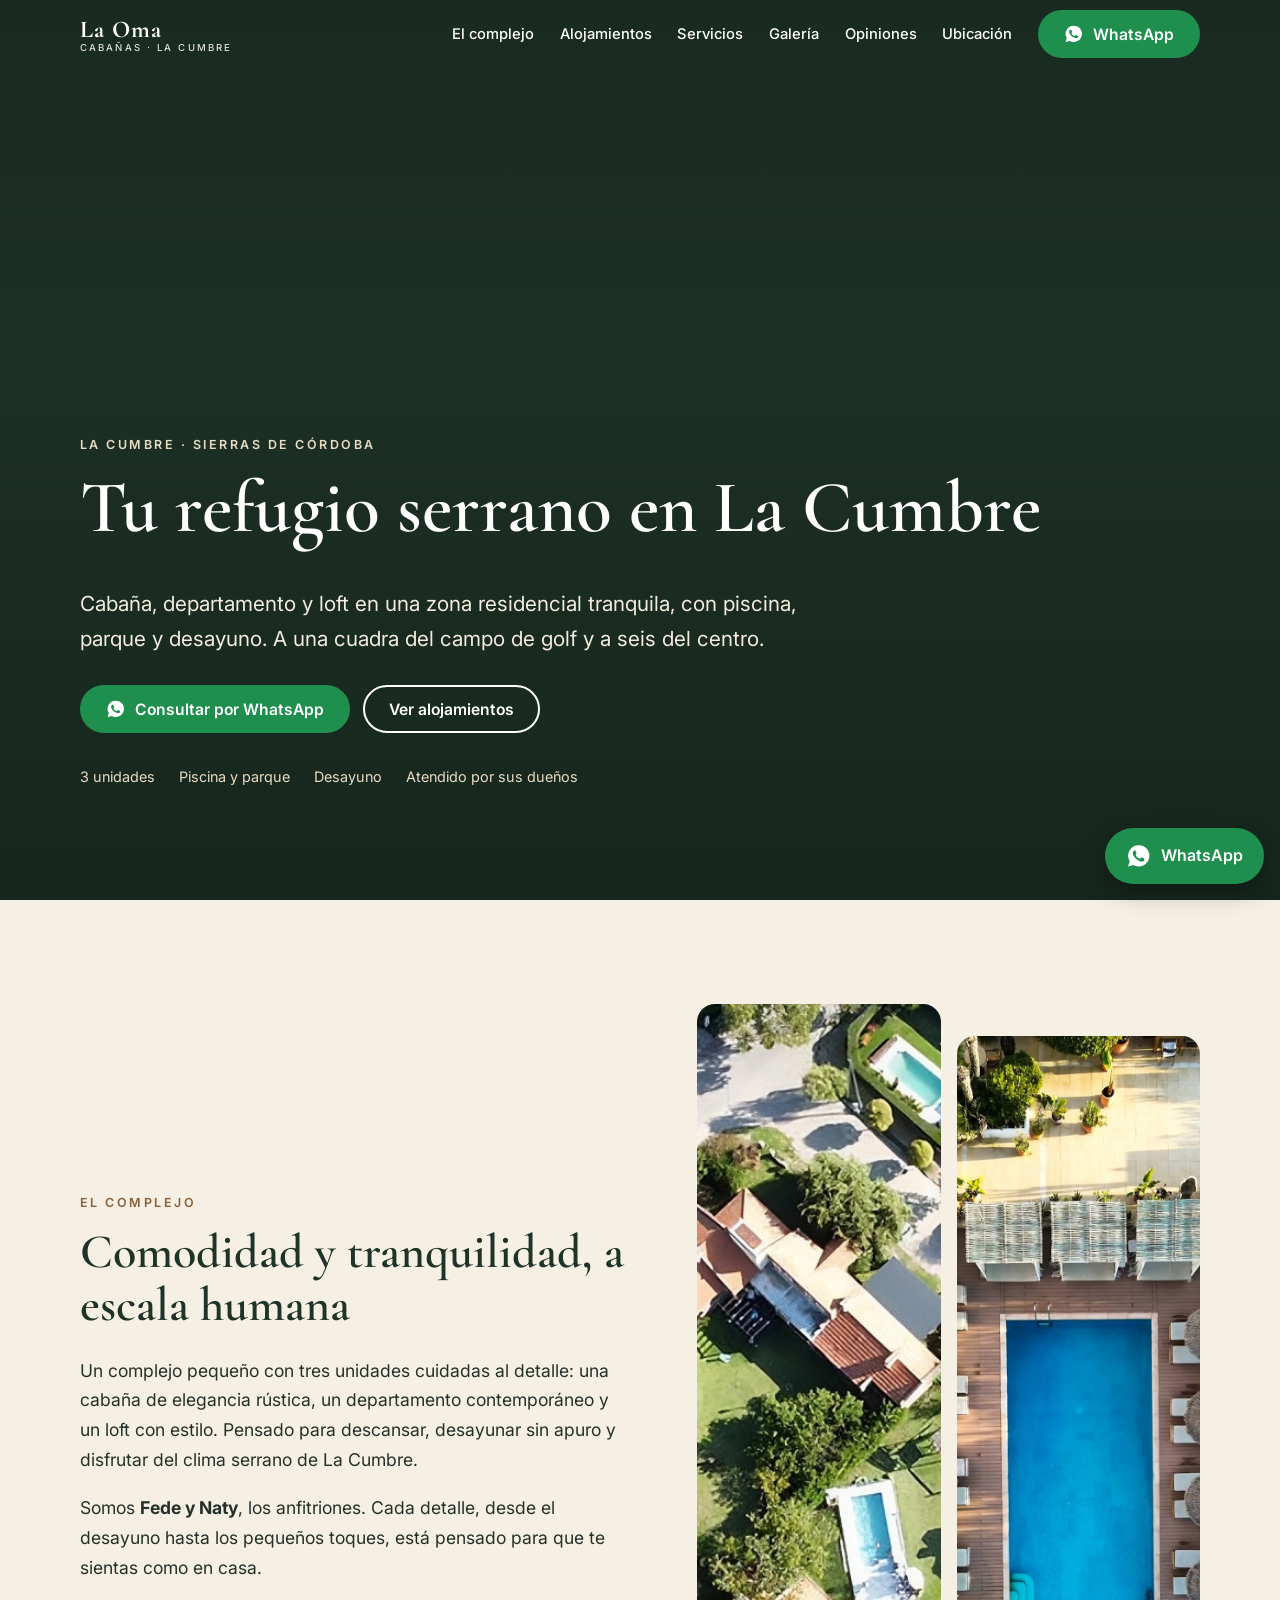
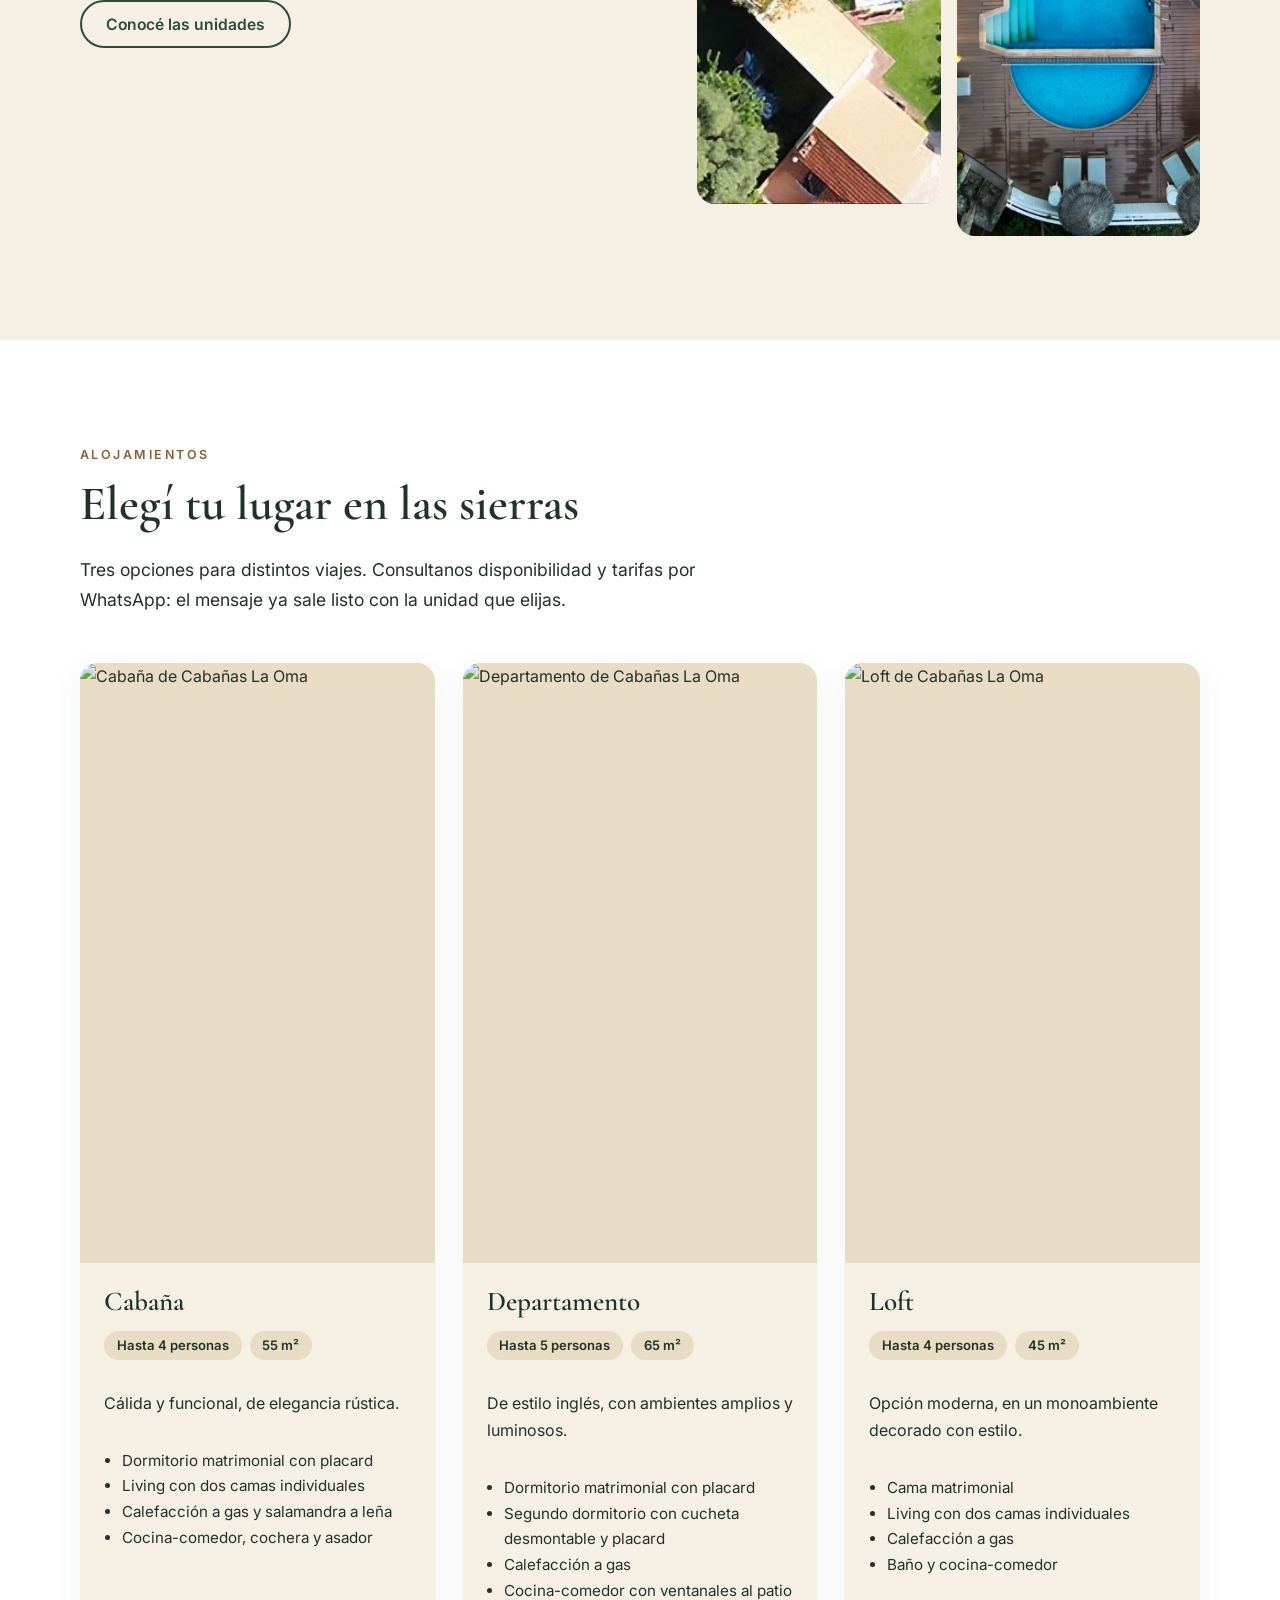
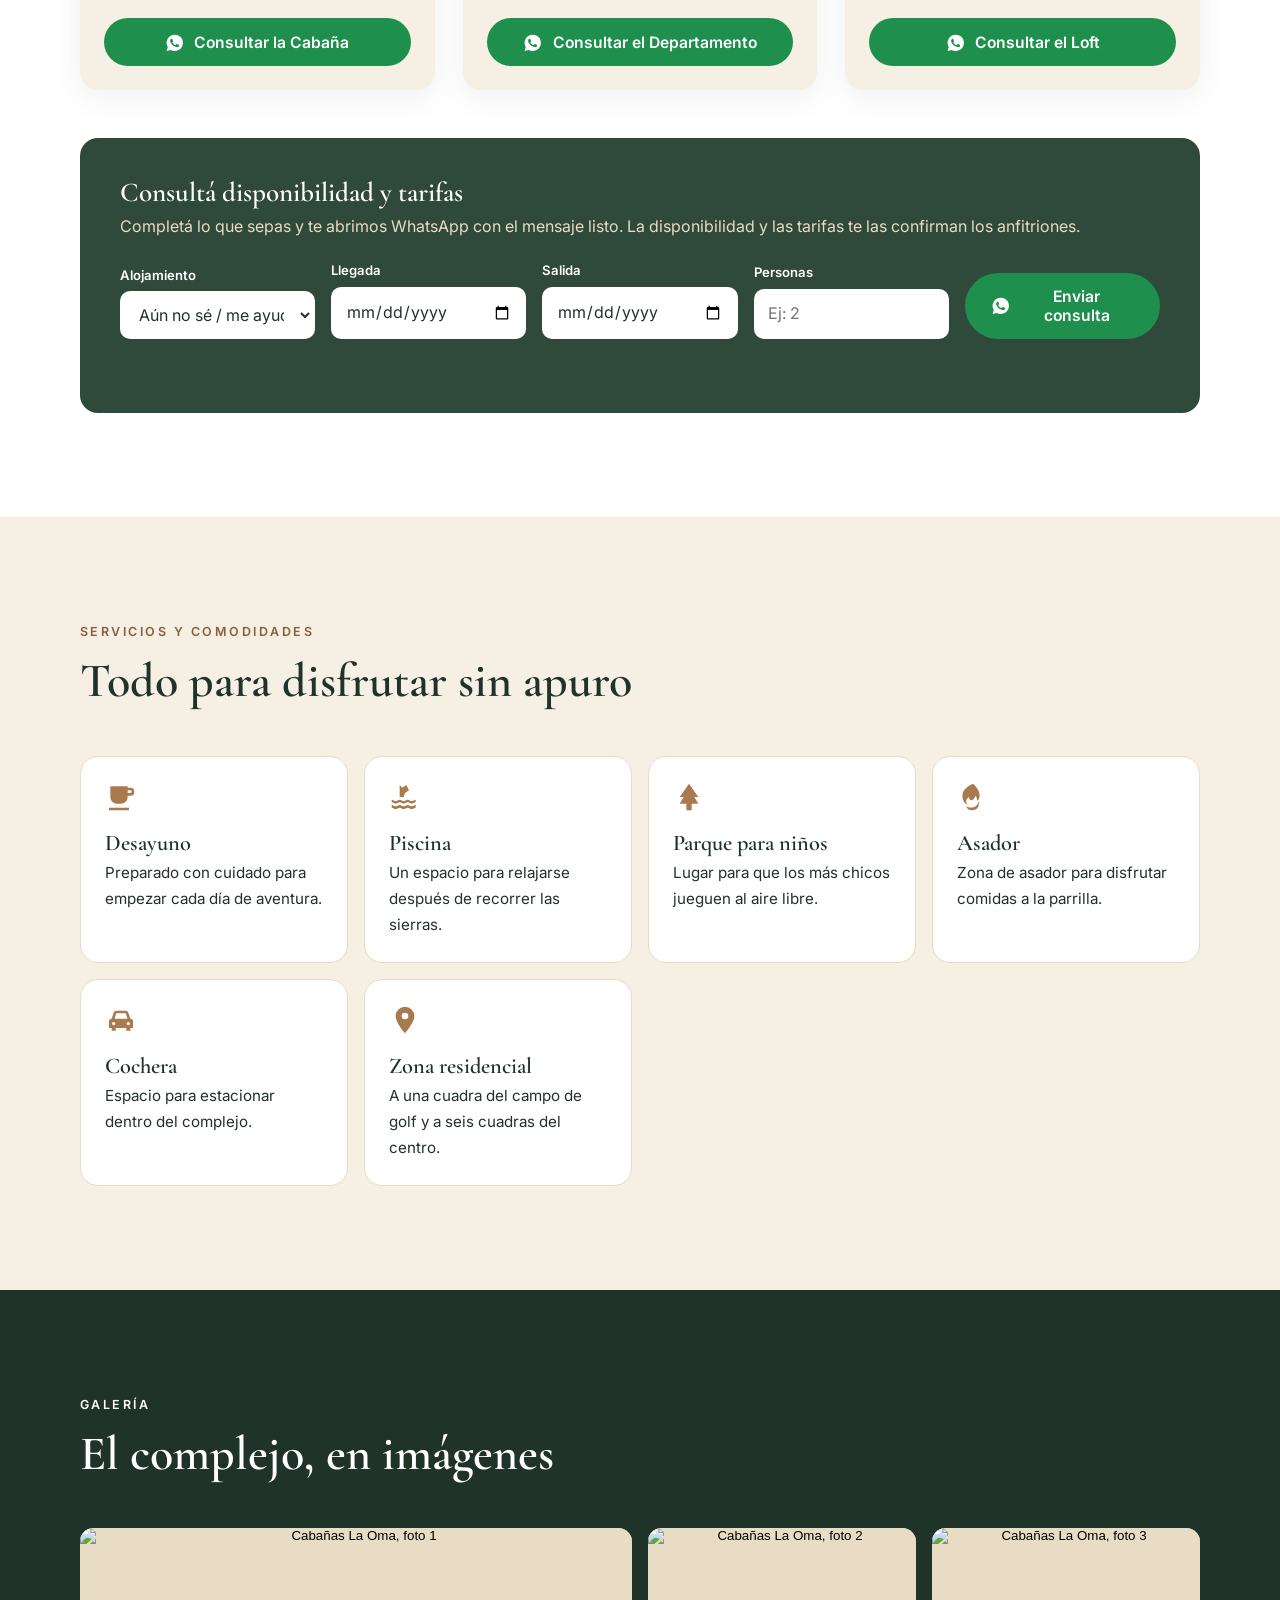
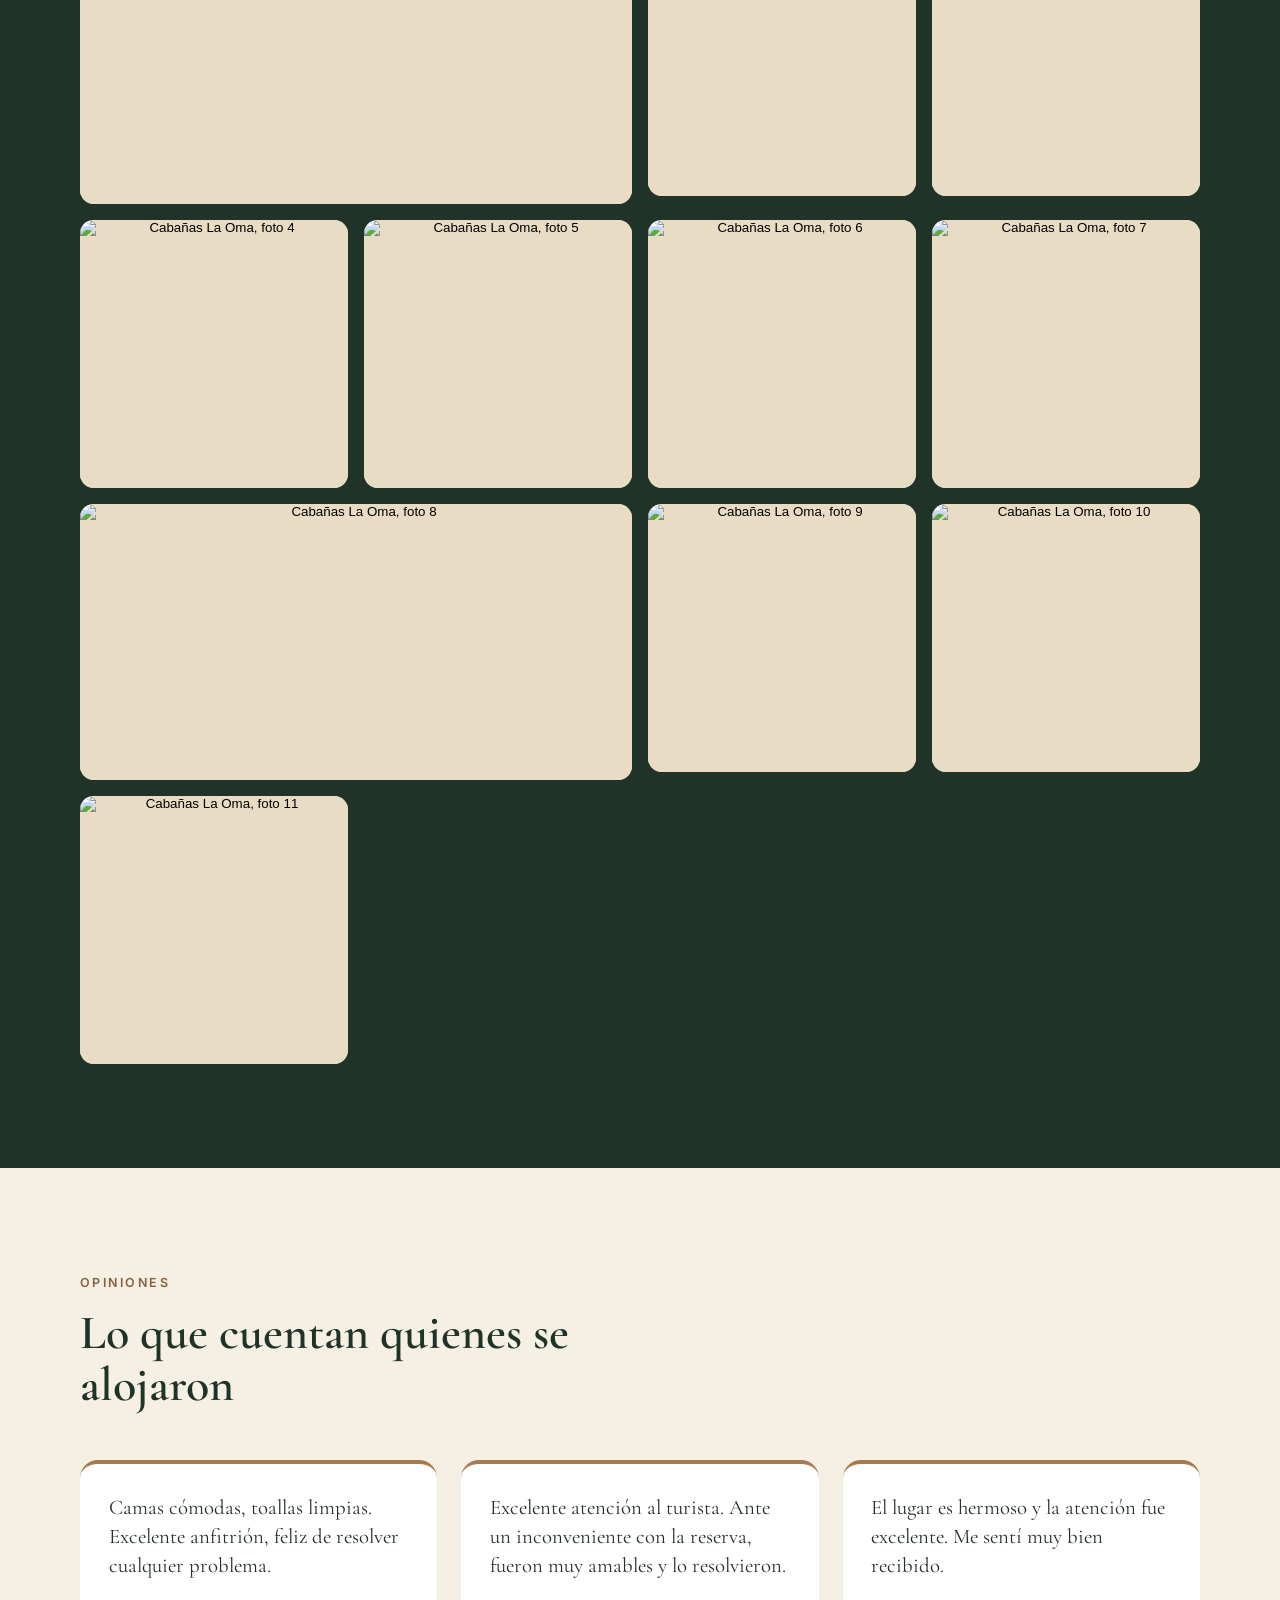
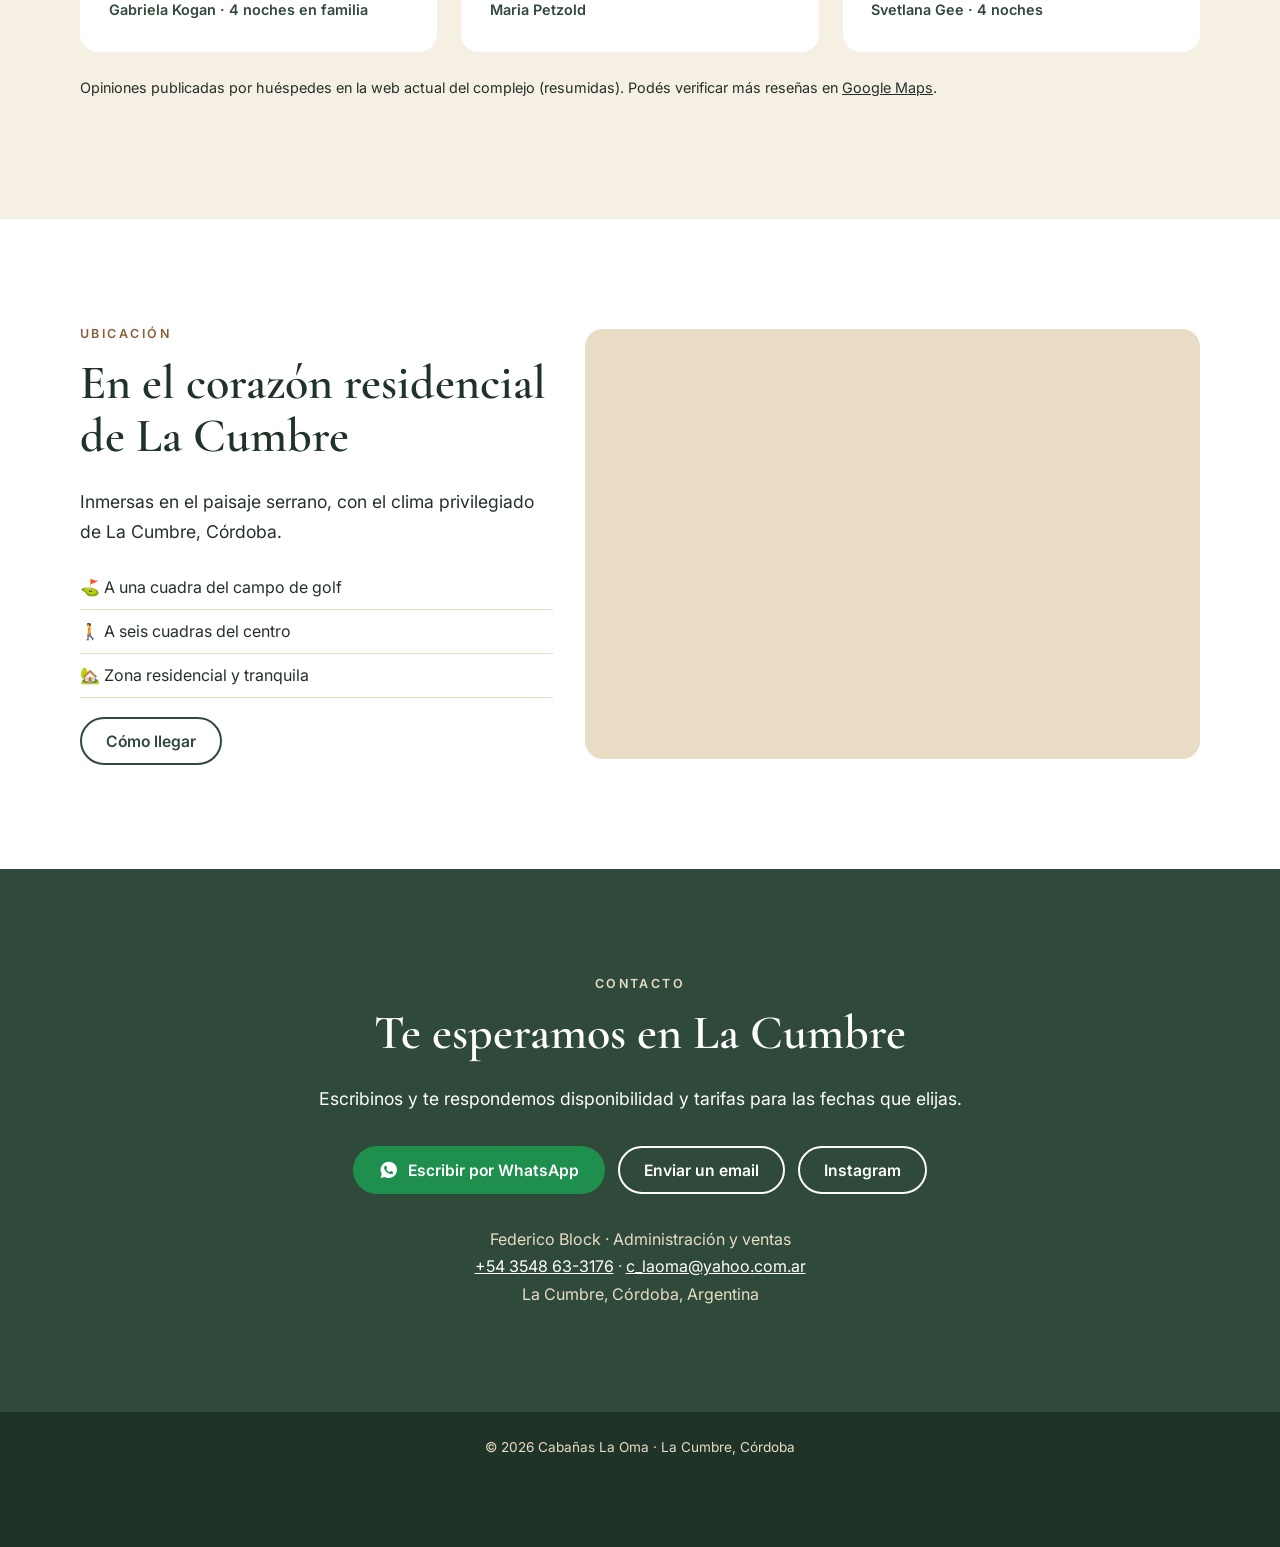
==== commit 29408094: "Suma de imagenes y de archivos" ====
--- a/index.html
+++ b/index.html
@@ -75,8 +75,8 @@
         </div>
 
         <div class="imgs rv">
-            <img src="https://www.xn--cabaaslaoma-4db.com/images/img_5.jpg" alt="Vista del complejo Cabañas La Oma" width="600" height="800" loading="lazy">
-            <img src="https://www.xn--cabaaslaoma-4db.com/images/img_8.jpg" alt="Espacios exteriores de Cabañas La Oma" width="600" height="800" loading="lazy">
+            <img src="img/VistaArriba.jpeg" alt="Vista del complejo Cabañas La Oma" width="600" height="800" loading="lazy">
+            <img src="img/ImagenPiscina.jpg" alt="Espacios exteriores de Cabañas La Oma" width="600" height="800" loading="lazy">
         </div>
 </div>
     </section>
@@ -158,85 +158,389 @@
 <img alt=""><button class="n" aria-label="Foto siguiente">›</button><span class="c" aria-live="polite"></span>
 </div></dialog>
 
-<section id="opiniones"><div class="wrap">
-<div class="head rv"><span class="eyebrow">Opiniones</span><h2>Lo que cuentan quienes se alojaron</h2></div>
-<div class="revs">
-<blockquote class="rv"><p>Camas cómodas, toallas limpias. Excelente anfitrión, feliz de resolver cualquier problema.</p><cite>Gabriela Kogan · 4 noches en familia</cite></blockquote>
-<blockquote class="rv"><p>Excelente atención al turista. Ante un inconveniente con la reserva, fueron muy amables y lo resolvieron.</p><cite>Maria Petzold</cite></blockquote>
-<blockquote class="rv"><p>El lugar es hermoso y la atención fue excelente. Me sentí muy bien recibido.</p><cite>Svetlana Gee · 4 noches</cite></blockquote>
-</div>
-<p class="src">Opiniones publicadas por huéspedes en la web actual del complejo (resumidas). Podés verificar más reseñas en <a href="https://www.google.com/maps/search/?api=1&amp;query=Caba%C3%B1as+La+Oma+La+Cumbre" target="_blank" rel="noopener">Google Maps</a>.</p>
-</div></section>
-
-<section id="ubicacion" style="background:var(--white)"><div class="wrap loc">
-<div class="rv"><span class="eyebrow">Ubicación</span><h2>En el corazón residencial de La Cumbre</h2>
-<p class="lead">Inmersas en el paisaje serrano, con el clima privilegiado de La Cumbre, Córdoba.</p>
-<ul class="dist"><li>⛳ A una cuadra del campo de golf</li><li>🚶 A seis cuadras del centro</li><li>🏡 Zona residencial y tranquila</li></ul>
-<a class="btn btn-line" href="https://www.google.com/maps/search/?api=1&amp;query=-30.98619,-64.48727" target="_blank" rel="noopener">Cómo llegar</a></div>
-<iframe class="map rv" title="Mapa: Cabañas La Oma, La Cumbre, Córdoba" loading="lazy" referrerpolicy="no-referrer-when-downgrade" src="https://www.google.com/maps?q=-30.98619,-64.48727&amp;z=15&amp;output=embed"></iframe>
-</div></section>
-
-<section class="contact" id="contacto"><div class="wrap">
-<span class="eyebrow" style="color:var(--sand)">Contacto</span>
-<h2>Te esperamos en La Cumbre</h2>
-<p class="lead">Escribinos y te respondemos disponibilidad y tarifas para las fechas que elijas.</p>
-<div class="cta">
-<a class="btn btn-wa" data-wa="Hola! Quisiera consultar disponibilidad y tarifas en Cabañas La Oma." href="https://wa.me/543548633176" target="_blank" rel="noopener"><svg><use href="#wa"/></svg>Escribir por WhatsApp</a>
-<a class="btn btn-ghost" href="mailto:c_laoma@yahoo.com.ar">Enviar un email</a>
-<a class="btn btn-ghost" href="https://www.instagram.com/laomacabanas/" target="_blank" rel="noopener">Instagram</a>
-</div>
-<address>Federico Block · Administración y ventas<br><a href="tel:+543548633176">+54 3548 63-3176</a> · <a href="mailto:c_laoma@yahoo.com.ar">c_laoma@yahoo.com.ar</a><br>La Cumbre, Córdoba, Argentina</address>
-</div></section>
+    <section id="opiniones"><div class="wrap">
+        <div class="head rv"><span class="eyebrow">Opiniones</span><h2>Lo que cuentan quienes se alojaron</h2></div>
+        <div class="revs">
+            <blockquote class="rv"><p>Camas cómodas, toallas limpias. Excelente anfitrión, feliz de resolver cualquier problema.</p><cite>Gabriela Kogan · 4 noches en familia</cite></blockquote>
+            <blockquote class="rv"><p>Excelente atención al turista. Ante un inconveniente con la reserva, fueron muy amables y lo resolvieron.</p><cite>Maria Petzold</cite></blockquote>
+            <blockquote class="rv"><p>El lugar es hermoso y la atención fue excelente. Me sentí muy bien recibido.</p><cite>Svetlana Gee · 4 noches</cite></blockquote>
+        </div>
+    <p class="src">Opiniones publicadas por huéspedes en la web actual del complejo (resumidas). Podés verificar más reseñas en <a href="https://www.google.com/maps/search/?api=1&amp;query=Caba%C3%B1as+La+Oma+La+Cumbre" target="_blank" rel="noopener">Google Maps</a>.</p>
+    </div>
+    </section>
+
+    <section id="ubicacion" style="background:var(--white)"><div class="wrap loc">
+        <div class="rv"><span class="eyebrow">Ubicación</span>
+            <h2>En el corazón residencial de La Cumbre</h2>
+            <p class="lead">Inmersas en el paisaje serrano, con el clima privilegiado de La Cumbre, Córdoba.</p>
+            <ul class="dist"><li>⛳ A una cuadra del campo de golf</li><li>🚶 A seis cuadras del centro</li><li>🏡 Zona residencial y tranquila</li></ul>
+            <a class="btn btn-line" href="https://www.google.com/maps/search/?api=1&amp;query=-30.98619,-64.48727" target="_blank" rel="noopener">Cómo llegar</a></div>
+            <iframe class="map rv" title="Mapa: Cabañas La Oma, La Cumbre, Córdoba" loading="lazy" referrerpolicy="no-referrer-when-downgrade" src="https://www.google.com/maps?q=-30.98619,-64.48727&amp;z=15&amp;output=embed"></iframe>
+        </div>
+    </section>
+
+    <section class="contact" id="contacto"><div class="wrap">
+        <span class="eyebrow" style="color:var(--sand)">Contacto</span>
+        <h2>Te esperamos en La Cumbre</h2>
+        <p class="lead">Escribinos y te respondemos disponibilidad y tarifas para las fechas que elijas.</p>
+            <div class="cta">
+                <a class="btn btn-wa" data-wa="Hola! Quisiera consultar disponibilidad y tarifas en Cabañas La Oma." href="https://wa.me/543548633176" target="_blank" rel="noopener"><svg><use href="#wa"/></svg>Escribir por WhatsApp</a>
+                <a class="btn btn-ghost" href="mailto:c_laoma@yahoo.com.ar">Enviar un email</a>
+                <a class="btn btn-ghost" href="https://www.instagram.com/laomacabanas/" target="_blank" rel="noopener">Instagram</a>
+            </div>
+        <address>Federico Block · Administración y ventas<br><a href="tel:+543548633176">+54 3548 63-3176</a> · <a href="mailto:c_laoma@yahoo.com.ar">c_laoma@yahoo.com.ar</a><br>La Cumbre, Córdoba, Argentina</address>
+        </div>
+    </section>
+
 </main>
 
 <footer><div class="wrap">© <span id="y">2026</span> Cabañas La Oma · La Cumbre, Córdoba</div></footer>
 <a class="float" data-wa="Hola! Quisiera consultar disponibilidad y tarifas en Cabañas La Oma." href="https://wa.me/543548633176" target="_blank" rel="noopener" aria-label="Escribir por WhatsApp"><svg><use href="#wa"/></svg><span>WhatsApp</span></a>
 
 <script>
-(function(){
-var PH="543548633176",B="https://www.xn--cabaaslaoma-4db.com/images/";
-function wa(t){return"https://wa.me/"+PH+"?text="+encodeURIComponent(t)}
-document.querySelectorAll("[data-wa]").forEach(function(a){a.href=wa(a.dataset.wa)});
-document.getElementById("y").textContent=new Date().getFullYear();
-var h=document.getElementById("top");
-function s(){h.classList.toggle("solid",scrollY>40)}s();addEventListener("scroll",s,{passive:true});
-var bg=document.querySelector(".burger"),nav=document.getElementById("menu");
-function tog(o){nav.classList.toggle("open",o);bg.setAttribute("aria-expanded",o);bg.setAttribute("aria-label",o?"Cerrar menú":"Abrir menú")}
-bg.onclick=function(){tog(!nav.classList.contains("open"))};
-nav.addEventListener("click",function(e){if(e.target.closest("a"))tog(false)});
-addEventListener("keydown",function(e){if(e.key==="Escape")tog(false)});
-/* reveal */
-var els=document.querySelectorAll(".rv");
-if("IntersectionObserver"in window){var io=new IntersectionObserver(function(l){l.forEach(function(x){if(x.isIntersecting){x.target.classList.add("in");io.unobserve(x.target)}})},{threshold:.12});els.forEach(function(e){io.observe(e)})}else els.forEach(function(e){e.classList.add("in")});
-/* form */
-var cap={"Cabaña":4,"Departamento":5,"Loft":4},f=document.getElementById("q"),note=document.getElementById("note");
-var inp=document.getElementById("in"),out=document.getElementById("out"),today=new Date().toISOString().slice(0,10);
-inp.min=out.min=today;
-inp.onchange=function(){out.min=inp.value||today};
-function fd(v){var p=v.split("-");return p[2]+"/"+p[1]+"/"+p[0]}
-f.addEventListener("submit",function(e){
-e.preventDefault();note.textContent="";
-var u=f.u.value,a=inp.value,b=out.value,n=parseInt(f.n.value,10);
-if(a&&b&&b<=a){note.textContent="La fecha de salida debe ser posterior a la de llegada.";out.focus();return}
-if(n>5){note.textContent="Nuestras unidades alojan hasta 5 personas. Escribinos y vemos opciones.";return}
-if(u&&n>cap[u]){note.textContent="Ese alojamiento admite hasta "+cap[u]+" personas. Probá con otra unidad.";return}
-var m="Hola! Quisiera consultar disponibilidad y tarifas"+(u?" de "+(u==="Departamento"?"el Departamento":u==="Loft"?"el Loft":"la Cabaña"):" en Cabañas La Oma");
-if(a)m+=", llegando el "+fd(a);if(b)m+=" y saliendo el "+fd(b);if(n)m+=", para "+n+(n===1?" persona":" personas");
-window.open(wa(m+"."),"_blank","noopener")});
-/* gallery */
-var ph=["img_5.jpg","img_7.png","img_8.jpg","img_27.png","img_29.png","img_41.png","img_42.png","img_6.jpg","img_43.png","img_44.png","img_45.png"];
-var g=document.getElementById("grid"),lb=document.getElementById("lb"),li=lb.querySelector("img"),lc=lb.querySelector(".c"),cur=0;
-ph.forEach(function(p,i){var b=document.createElement("button");b.type="button";b.setAttribute("aria-label","Ampliar foto "+(i+1)+" de "+ph.length);
-var im=new Image();im.src=B+p;im.alt="Cabañas La Oma, foto "+(i+1);im.loading="lazy";im.decoding="async";b.appendChild(im);b.onclick=function(){show(i);if(lb.showModal)lb.showModal();else lb.setAttribute("open","")};g.appendChild(b)});
-function show(i){cur=(i+ph.length)%ph.length;li.src=B+ph[cur];li.alt="Cabañas La Oma, foto "+(cur+1)+" de "+ph.length;lc.textContent=(cur+1)+" / "+ph.length}
-lb.querySelector(".x").onclick=function(){lb.close()};
-lb.querySelector(".p").onclick=function(){show(cur-1)};
-lb.querySelector(".n").onclick=function(){show(cur+1)};
-lb.addEventListener("click",function(e){if(e.target===lb||e.target.classList.contains("lb"))lb.close()});
-lb.addEventListener("keydown",function(e){if(e.key==="ArrowLeft")show(cur-1);if(e.key==="ArrowRight")show(cur+1)});
-var tx=0;lb.addEventListener("touchstart",function(e){tx=e.touches[0].clientX},{passive:true});
-lb.addEventListener("touchend",function(e){var d=e.changedTouches[0].clientX-tx;if(Math.abs(d)>50)show(cur+(d<0?1:-1))});
+
+(function () {
+    // ========================================
+    // CONFIGURACIÓN
+    // ========================================
+
+    var PH = "543548633176";
+
+    var B = "https://www.xn--cabaaslaoma-4db.com/images/";
+
+    // ========================================
+    // WHATSAPP
+    // ========================================
+
+    function wa(t) {
+        return "https://wa.me/" + PH + "?text=" + encodeURIComponent(t);
+    }
+
+    document.querySelectorAll("[data-wa]").forEach(function (a) {
+        a.href = wa(a.dataset.wa);
+    });
+
+    // ========================================
+    // AÑO DEL FOOTER
+    // ========================================
+
+    document.getElementById("y").textContent = new Date().getFullYear();
+
+    // ========================================
+    // HEADER AL HACER SCROLL
+    // ========================================
+
+    var h = document.getElementById("top");
+
+    function s() {
+        h.classList.toggle("solid", scrollY > 40);
+    }
+
+    s();
+
+    addEventListener("scroll", s, { passive: true });
+
+    // ========================================
+    // MENÚ HAMBURGUESA
+    // ========================================
+
+    var bg = document.querySelector(".burger");
+    var nav = document.getElementById("menu");
+
+    function tog(o) {
+        nav.classList.toggle("open", o);
+
+        bg.setAttribute("aria-expanded", o);
+        bg.setAttribute(
+            "aria-label",
+            o ? "Cerrar menú" : "Abrir menú"
+        );
+    }
+
+    bg.onclick = function () {
+        tog(!nav.classList.contains("open"));
+    };
+
+    nav.addEventListener("click", function (e) {
+        if (e.target.closest("a")) {
+            tog(false);
+        }
+    });
+
+    addEventListener("keydown", function (e) {
+        if (e.key === "Escape") {
+            tog(false);
+        }
+    });
+
+    // ========================================
+    // ANIMACIONES DE APARICIÓN (REVEAL)
+    // ========================================
+
+    var els = document.querySelectorAll(".rv");
+
+    if ("IntersectionObserver" in window) {
+        var io = new IntersectionObserver(
+            function (l) {
+                l.forEach(function (x) {
+                    if (x.isIntersecting) {
+                        x.target.classList.add("in");
+                        io.unobserve(x.target);
+                    }
+                });
+            },
+            { threshold: 0.12 }
+        );
+
+        els.forEach(function (e) {
+            io.observe(e);
+        });
+    } else {
+        els.forEach(function (e) {
+            e.classList.add("in");
+        });
+    }
+
+    // ========================================
+    // FORMULARIO DE CONSULTAS
+    // ========================================
+
+    var cap = {
+        "Cabaña": 4,
+        "Departamento": 5,
+        "Loft": 4
+    };
+
+    var f = document.getElementById("q");
+    var note = document.getElementById("note");
+
+    var inp = document.getElementById("in");
+    var out = document.getElementById("out");
+
+    var today = new Date().toISOString().slice(0, 10);
+
+    inp.min = today;
+    out.min = today;
+
+    inp.onchange = function () {
+        out.min = inp.value || today;
+    };
+
+    function fd(v) {
+        var p = v.split("-");
+        return p[2] + "/" + p[1] + "/" + p[0];
+    }
+
+    f.addEventListener("submit", function (e) {
+        e.preventDefault();
+
+        note.textContent = "";
+
+        var u = f.u.value;
+        var a = inp.value;
+        var b = out.value;
+        var n = parseInt(f.n.value, 10);
+
+        // Validar fechas
+        if (a && b && b <= a) {
+            note.textContent =
+                "La fecha de salida debe ser posterior a la de llegada.";
+
+            out.focus();
+            return;
+        }
+
+        // Validar cantidad total de huéspedes
+        if (n > 5) {
+            note.textContent =
+                "Nuestras unidades alojan hasta 5 personas. " +
+                "Escribinos y vemos opciones.";
+
+            return;
+        }
+
+        // Validar capacidad del alojamiento
+        if (u && n > cap[u]) {
+            note.textContent =
+                "Ese alojamiento admite hasta " +
+                cap[u] +
+                " personas. Probá con otra unidad.";
+
+            return;
+        }
+
+        // Construir mensaje de WhatsApp
+        var m =
+            "Hola! Quisiera consultar disponibilidad y tarifas" +
+            (
+                u
+                    ? " de " +
+                        (
+                            u === "Departamento"
+                                ? "el Departamento"
+                                : u === "Loft"
+                                    ? "el Loft"
+                                    : "la Cabaña"
+                        )
+                    : " en Cabañas La Oma"
+            );
+
+        if (a) {
+            m += ", llegando el " + fd(a);
+        }
+
+        if (b) {
+            m += " y saliendo el " + fd(b);
+        }
+
+        if (n) {
+            m +=
+                ", para " +
+                n +
+                (n === 1 ? " persona" : " personas");
+        }
+
+        window.open(
+            wa(m + "."),
+            "_blank",
+            "noopener"
+        );
+    });
+
+    // ========================================
+    // GALERÍA DE IMÁGENES
+    // ========================================
+
+    var ph = [
+        "img_5.jpg",
+        "img_7.png",
+        "img_8.jpg",
+        "img_27.png",
+        "img_29.png",
+        "img_41.png",
+        "img_42.png",
+        "img_6.jpg",
+        "img_43.png",
+        "img_44.png",
+        "img_45.png"
+    ];
+
+    var g = document.getElementById("grid");
+    var lb = document.getElementById("lb");
+
+    var li = lb.querySelector("img");
+    var lc = lb.querySelector(".c");
+
+    var cur = 0;
+
+    // Crear miniaturas
+    ph.forEach(function (p, i) {
+        var b = document.createElement("button");
+
+        b.type = "button";
+
+        b.setAttribute(
+            "aria-label",
+            "Ampliar foto " + (i + 1) + " de " + ph.length
+        );
+
+        var im = new Image();
+
+        im.src = B + p;
+        im.alt = "Cabañas La Oma, foto " + (i + 1);
+        im.loading = "lazy";
+        im.decoding = "async";
+
+        b.appendChild(im);
+
+        b.onclick = function () {
+            show(i);
+
+            if (lb.showModal) {
+                lb.showModal();
+            } else {
+                lb.setAttribute("open", "");
+            }
+        };
+
+        g.appendChild(b);
+    });
+
+    // Mostrar imagen seleccionada
+    function show(i) {
+        cur = (i + ph.length) % ph.length;
+
+        li.src = B + ph[cur];
+
+        li.alt =
+            "Cabañas La Oma, foto " +
+            (cur + 1) +
+            " de " +
+            ph.length;
+
+        lc.textContent = (cur + 1) + " / " + ph.length;
+    }
+
+    // Cerrar galería
+    lb.querySelector(".x").onclick = function () {
+        lb.close();
+    };
+
+    // Imagen anterior
+    lb.querySelector(".p").onclick = function () {
+        show(cur - 1);
+    };
+
+    // Imagen siguiente
+    lb.querySelector(".n").onclick = function () {
+        show(cur + 1);
+    };
+
+    // Cerrar al hacer clic en el fondo
+    lb.addEventListener("click", function (e) {
+        if (
+            e.target === lb ||
+            e.target.classList.contains("lb")
+        ) {
+            lb.close();
+        }
+    });
+
+    // Navegación con teclado
+    lb.addEventListener("keydown", function (e) {
+        if (e.key === "ArrowLeft") {
+            show(cur - 1);
+        }
+
+        if (e.key === "ArrowRight") {
+            show(cur + 1);
+        }
+    });
+
+    // ========================================
+    // NAVEGACIÓN TÁCTIL DE LA GALERÍA
+    // ========================================
+
+    var tx = 0;
+
+    lb.addEventListener(
+        "touchstart",
+        function (e) {
+            tx = e.touches[0].clientX;
+        },
+        { passive: true }
+    );
+
+    lb.addEventListener("touchend", function (e) {
+        var d = e.changedTouches[0].clientX - tx;
+
+        if (Math.abs(d) > 50) {
+            show(cur + (d < 0 ? 1 : -1));
+        }
+    });
+
 })();
+
 </script>
 </body>
 </html>
--- a/styles.css
+++ b/styles.css
@@ -1,83 +1,16 @@
-:root
-{--forest:#2f4a3a; 
- --forest-d:#1f3328;
- --cream:#f6f0e4;
- --sand:#e8dcc4;
- --earth:#a9794f;
- --earth-d:#8a5f3b;
- --ink:#25302a;
- --white:#fff;
- --wa:#1f8f4e;
- --r:18px;--serif:"Cormorant Garamond",Georgia,serif;--sans:Inter,system-ui,-apple-system,"Segoe UI",Roboto,sans-serif
-}
-*,*::before,*::after
-{
-    box-sizing:border-box
-}
-html
-{
-    scroll-behavior:smooth;
-    scroll-padding-top:76px
-}
-
-body
-{
-    margin:0;font:400 1rem/1.7 var(--sans);
-    color:var(--ink);
-    background:var(--cream);
-    padding-bottom:env(safe-area-inset-bottom,0)
-}
-img
-{
-    display:block;
-    max-width:100%;
-    background:var(--sand)
-}
-a
-{
-    color:inherit
-}
-h1,
-h2,
-h3 {
-	margin: 0 0 0.5em;
-	color: var(--forest-d);
-	font-family: var(--serif);
-	font-weight: 600;
-	line-height: 1.1;
-}
-
-h1 {
-	color: #fff;
-	font-size: clamp(2.4rem, 8vw, 4.6rem);
-}
-
-h2 {
-	font-size: clamp(2rem, 5.5vw, 3rem);
-}
-
-h3 {
-	font-size: 1.7rem;
-}
-
-.wrap {
-	width: min(1120px, 100% - 2.5rem);
-	margin-inline: auto;
-}
-
-section {
-	padding: clamp(3.5rem, 9vw, 6.5rem) 0;
-}
-
-.eyebrow {
-	display: block;
-	margin-bottom: 0.8rem;
-	color: var(--earth-d);
-	font-size: 0.78rem;
-	font-weight: 600;
-	letter-spacing: 0.2em;
-	text-transform: uppercase;
-}
+:root{--forest:#2f4a3a;--forest-d:#1f3328;--cream:#f6f0e4;--sand:#e8dcc4;--earth:#a9794f;--earth-d:#8a5f3b;--ink:#25302a;--white:#fff;--wa:#1f8f4e;--r:18px;--serif:"Cormorant Garamond",Georgia,serif;--sans:Inter,system-ui,-apple-system,"Segoe UI",Roboto,sans-serif}
+*,*::before,*::after{box-sizing:border-box}
+html{scroll-behavior:smooth;scroll-padding-top:76px}
+body{margin:0;font:400 1rem/1.7 var(--sans);color:var(--ink);background:var(--cream);padding-bottom:env(safe-area-inset-bottom,0)}
+img{display:block;max-width:100%;background:var(--sand)}
+a{color:inherit}
+h1,h2,h3{font-family:var(--serif);font-weight:600;line-height:1.1;margin:0 0 .5em;color:var(--forest-d)}
+h1{font-size:clamp(2.4rem,8vw,4.6rem);color:#fff}
+h2{font-size:clamp(2rem,5.5vw,3rem)}
+h3{font-size:1.7rem}
+.wrap{width:min(1120px,100% - 2.5rem);margin-inline:auto}
+section{padding:clamp(3.5rem,9vw,6.5rem) 0}
+.eyebrow{display:block;font-size:.78rem;letter-spacing:.2em;text-transform:uppercase;color:var(--earth-d);font-weight:600;margin-bottom:.8rem}
 .lead{font-size:1.1rem;max-width:62ch}
 .skip{position:absolute;left:-999px;top:0;background:#fff;padding:.7rem 1rem;z-index:100}
 .skip:focus{left:.5rem;top:.5rem}
@@ -196,4 +129,28 @@
 /* motion */
 .rv{opacity:0;transform:translateY(24px);transition:opacity .8s,transform .8s}
 .rv.in{opacity:1;transform:none}
-@media(prefers-reduced-motion:reduce){*{animation:none!important;transition:none!important;scroll-behavior:auto!important}.rv{opacity:1;transform:none}}+@media(prefers-reduced-motion:reduce){*{animation:none!important;transition:none!important;scroll-behavior:auto!important}.rv{opacity:1;transform:none}}
+
+/* páginas interiores */
+.page-top{padding-top:calc(68px + clamp(3rem,8vw,5.5rem));padding-bottom:clamp(2.5rem,6vw,4rem);background:var(--forest-d);color:#fff}
+.page-top h1{margin-bottom:.4em}
+.page-top p{max-width:60ch;color:var(--sand);font-size:1.1rem;margin:0}
+.crumb{font-size:.85rem;color:var(--sand);margin-bottom:1rem}.crumb a{text-decoration:none;border-bottom:1px solid rgba(255,255,255,.35)}
+.unit{display:grid;gap:2rem;align-items:center;padding:clamp(2.5rem,6vw,4.5rem) 0;border-bottom:1px solid var(--sand)}
+.unit:last-of-type{border-bottom:0}
+.unit img{width:100%;aspect-ratio:4/3;object-fit:cover;border-radius:var(--r);box-shadow:0 12px 36px rgba(47,74,58,.15)}
+@media(min-width:860px){.unit{grid-template-columns:1.1fr 1fr;gap:4rem}.unit.rev img{order:2}}
+.unit .tags{margin:.2rem 0 1rem}
+.unit ul.f{padding-left:1.2rem;margin:1rem 0 1.5rem}
+.units-nav{display:flex;flex-wrap:wrap;gap:.6rem;margin-top:1.5rem}
+.units-nav a{border:2px solid rgba(255,255,255,.5);color:#fff;border-radius:99px;padding:.45rem 1.1rem;text-decoration:none;font-weight:600;font-size:.9rem}
+.units-nav a:hover{background:#fff;color:var(--forest-d)}
+.ext{display:grid;grid-template-columns:repeat(2,1fr);gap:.7rem;margin:2rem 0}
+@media(min-width:760px){.ext{grid-template-columns:repeat(5,1fr)}}
+.ext img{width:100%;aspect-ratio:1;object-fit:cover;border-radius:14px}
+.split{display:grid;gap:2.5rem;align-items:center}
+@media(min-width:860px){.split{grid-template-columns:1fr 1fr;gap:4rem}.split.rev>:first-child{order:2}}
+.split img{width:100%;aspect-ratio:4/3;object-fit:cover;border-radius:var(--r)}
+.alt{background:var(--white)}
+.hosts{background:var(--sand);border-radius:var(--r);padding:clamp(1.5rem,4vw,3rem)}
+.more{margin-top:1.5rem}
